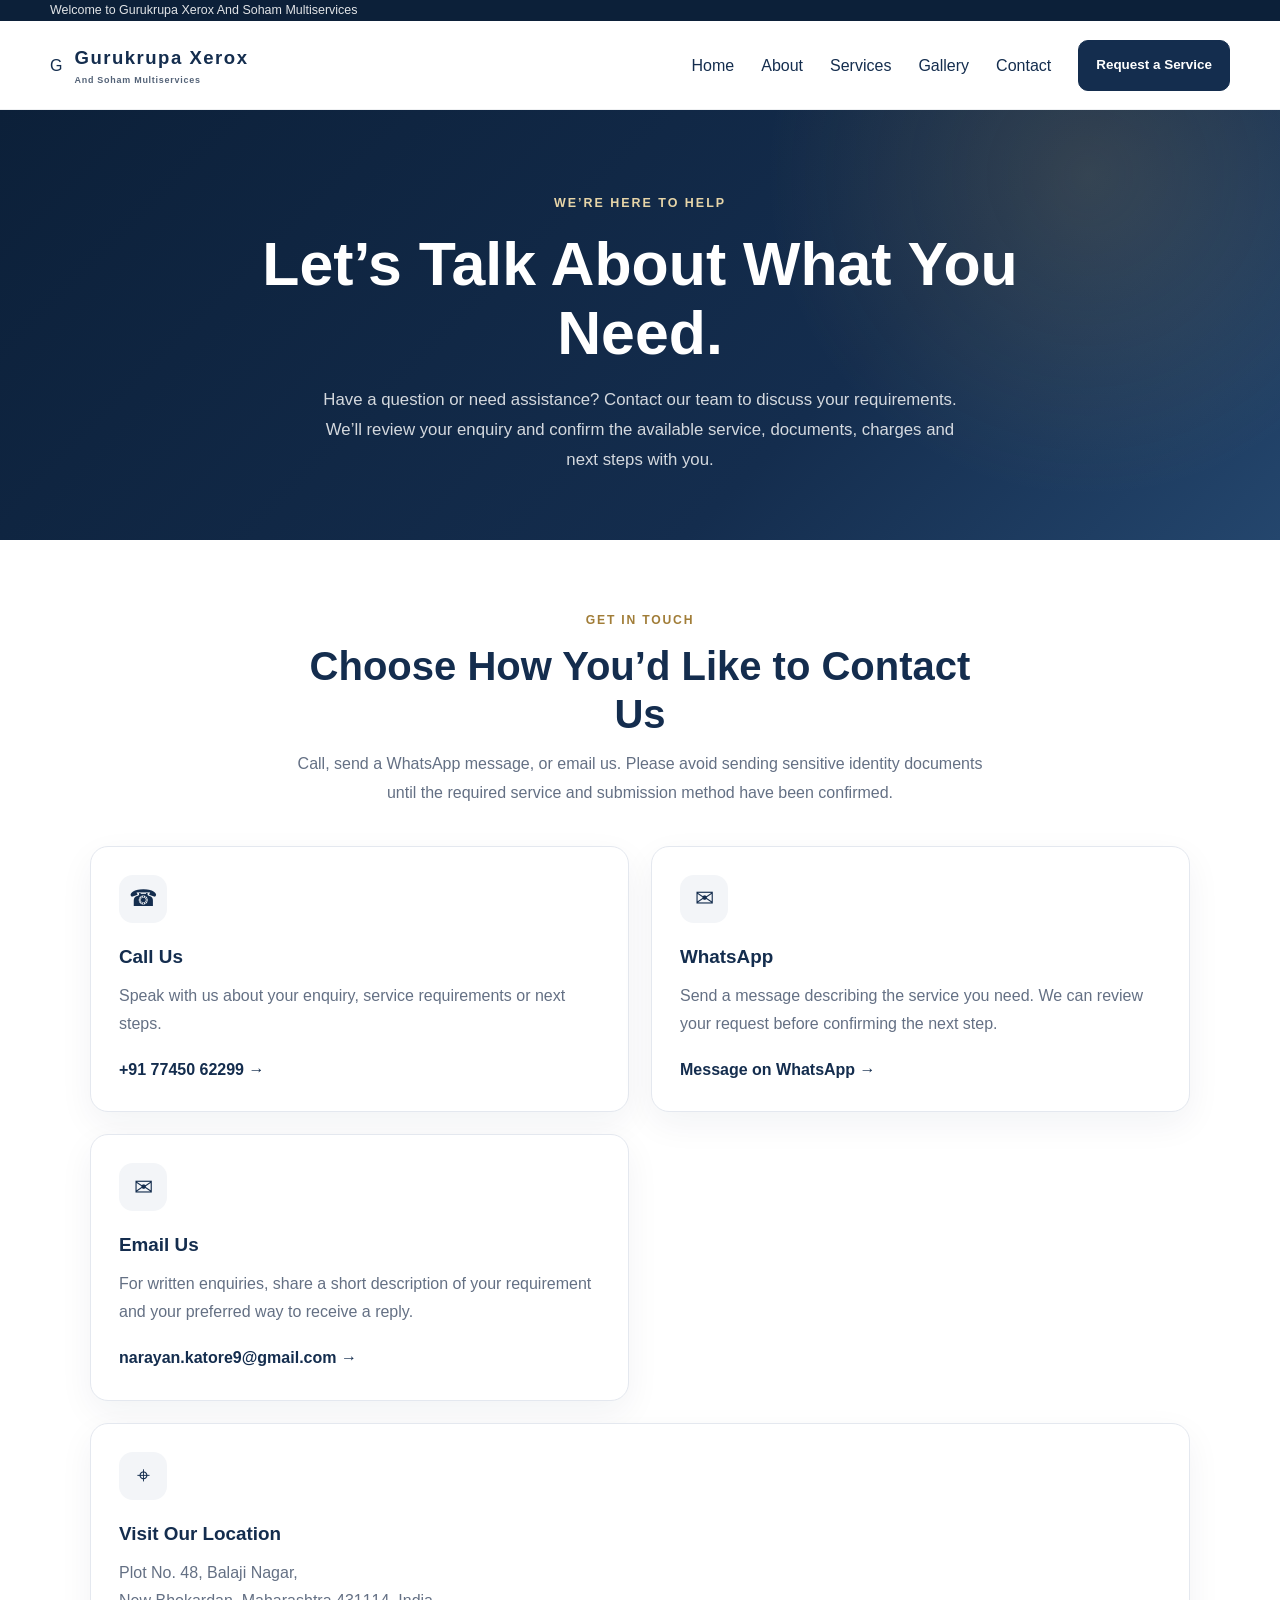
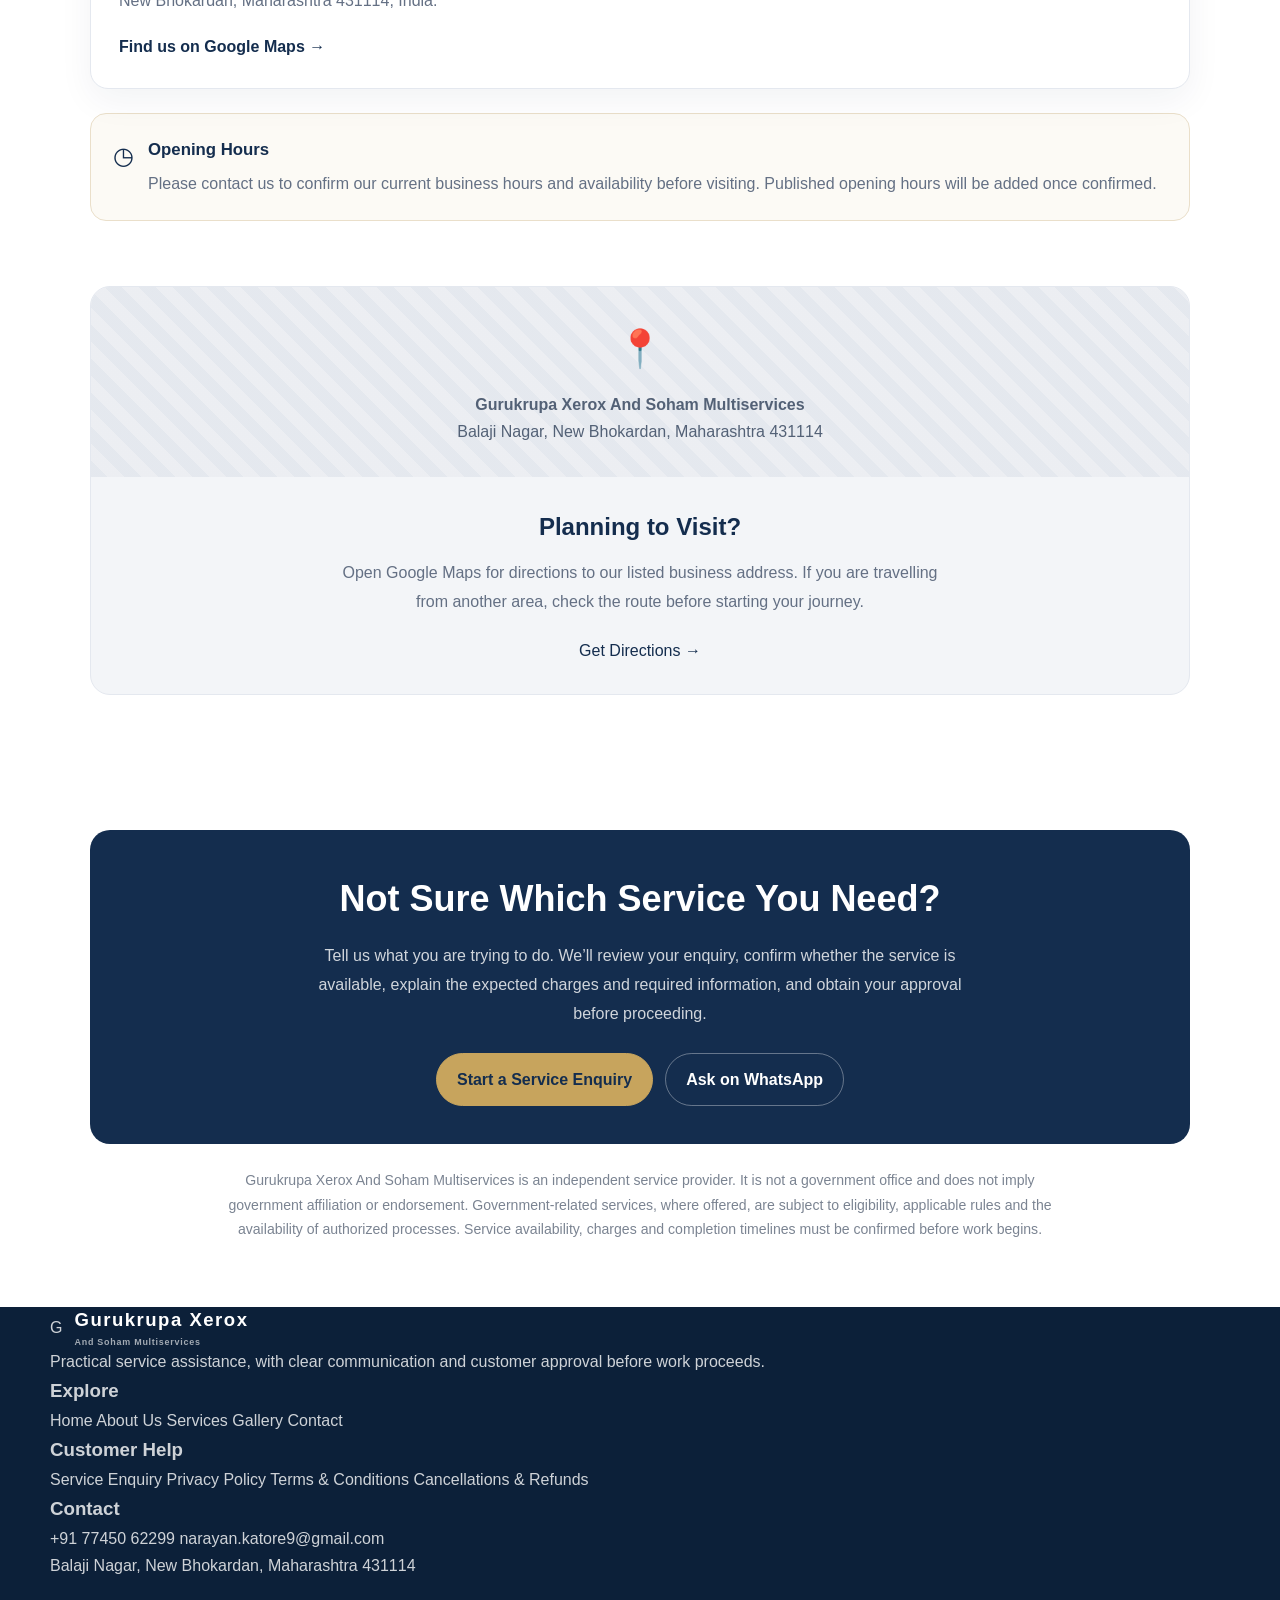
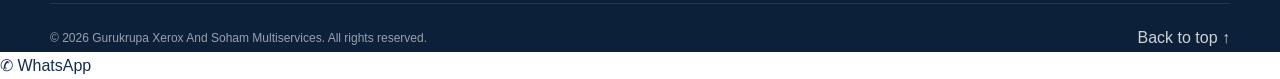
==== contact.html @ 16b6a5b3 "Create contact.html" ====
<!DOCTYPE html>
<html lang="en">
<head>
  <meta charset="UTF-8">
  <meta name="viewport" content="width=device-width, initial-scale=1.0">

  <title>Contact Us | Gurukrupa Xerox And Soham Multiservices</title>
  <meta
    name="description"
    content="Contact Gurukrupa Xerox And Soham Multiservices in New Bhokardan, Maharashtra, for service enquiries, online form assistance, documentation support and more."
  >
  <meta name="theme-color" content="#142d4e">
  <meta name="robots" content="index, follow">

  <link rel="stylesheet" href="style.css">

  <style>
    .contact-page-hero {
      padding: 78px 20px 65px;
      text-align: center;
      color: #fff;
      background:
        radial-gradient(circle at 85% 15%, rgba(199,164,93,.18), transparent 28%),
        linear-gradient(135deg, #0c2039, #142d4e 65%, #24466d);
    }

    .contact-page-hero .eyebrow {
      display: inline-block;
      margin-bottom: 16px;
      color: #e7d5a8;
      font-size: .78rem;
      font-weight: 800;
      letter-spacing: 2px;
      text-transform: uppercase;
    }

    .contact-page-hero h1 {
      max-width: 800px;
      margin: 0 auto 18px;
      font-size: clamp(2.1rem, 5vw, 3.8rem);
      line-height: 1.12;
    }

    .contact-page-hero p {
      max-width: 650px;
      margin: 0 auto;
      color: rgba(255,255,255,.82);
      font-size: 1.05rem;
      line-height: 1.8;
    }

    .contact-page-section {
      padding: 65px 20px;
    }

    .contact-page-container {
      width: min(1100px, 100%);
      margin: 0 auto;
    }

    .contact-section-heading {
      max-width: 700px;
      margin: 0 auto 38px;
      text-align: center;
    }

    .contact-section-heading .eyebrow {
      color: #a17d38;
      font-size: .76rem;
      font-weight: 800;
      letter-spacing: 1.8px;
      text-transform: uppercase;
    }

    .contact-section-heading h2 {
      margin: 10px 0 12px;
      color: #142d4e;
      font-size: clamp(1.8rem, 4vw, 2.5rem);
      line-height: 1.2;
    }

    .contact-section-heading p {
      color: #647084;
      line-height: 1.8;
    }

    .contact-details-grid {
      display: grid;
      grid-template-columns: repeat(2, minmax(0, 1fr));
      gap: 22px;
    }

    .contact-detail-card {
      padding: 28px;
      border: 1px solid #e4e8ef;
      border-radius: 18px;
      background: #fff;
      box-shadow: 0 12px 35px rgba(20,45,78,.055);
    }

    .contact-detail-icon {
      display: grid;
      width: 48px;
      height: 48px;
      margin-bottom: 18px;
      place-items: center;
      border-radius: 14px;
      background: #f3f5f8;
      color: #142d4e;
      font-size: 1.45rem;
    }

    .contact-detail-card h3 {
      margin: 0 0 9px;
      color: #142d4e;
      font-size: 1.18rem;
    }

    .contact-detail-card p {
      margin: 0 0 16px;
      color: #647084;
      line-height: 1.75;
      overflow-wrap: anywhere;
    }

    .contact-detail-card a {
      color: #142d4e;
      font-weight: 750;
      text-decoration: none;
      overflow-wrap: anywhere;
    }

    .contact-detail-card a:hover {
      color: #94702f;
      text-decoration: underline;
    }

    .contact-action-link {
      display: inline-flex;
      align-items: center;
      gap: 8px;
      margin-top: 2px;
    }

    .contact-address-card {
      grid-column: 1 / -1;
    }

    .contact-hours-note {
      display: flex;
      gap: 14px;
      align-items: flex-start;
      margin-top: 24px;
      padding: 22px;
      border: 1px solid #eadfca;
      border-radius: 16px;
      background: #fcfaf5;
    }

    .contact-hours-note .hours-icon {
      font-size: 1.5rem;
    }

    .contact-hours-note h3 {
      margin: 0 0 6px;
      color: #142d4e;
      font-size: 1.05rem;
    }

    .contact-hours-note p {
      margin: 0;
      color: #647084;
      line-height: 1.7;
    }

    .contact-map-section {
      padding: 0 20px 70px;
    }

    .contact-map-panel {
      overflow: hidden;
      border: 1px solid #e4e8ef;
      border-radius: 20px;
      background: #f3f5f8;
    }

    .contact-map-content {
      padding: 30px;
      text-align: center;
    }

    .contact-map-content h2 {
      margin: 0 0 12px;
      color: #142d4e;
    }

    .contact-map-content p {
      max-width: 620px;
      margin: 0 auto 20px;
      color: #647084;
      line-height: 1.8;
    }

    .contact-map-placeholder {
      display: grid;
      min-height: 190px;
      padding: 25px;
      place-items: center;
      background:
        linear-gradient(rgba(20,45,78,.04), rgba(20,45,78,.04)),
        repeating-linear-gradient(
          45deg,
          #edf0f5,
          #edf0f5 12px,
          #f5f6f9 12px,
          #f5f6f9 24px
        );
      text-align: center;
    }

    .contact-map-placeholder .map-pin {
      margin-bottom: 10px;
      font-size: 2.3rem;
    }

    .contact-map-placeholder p {
      max-width: 450px;
      margin: 0;
      color: #536176;
      line-height: 1.7;
    }

    .contact-review-panel {
      padding: 38px;
      border-radius: 20px;
      background: #142d4e;
      color: #fff;
      text-align: center;
    }

    .contact-review-panel h2 {
      margin: 0 0 13px;
      font-size: clamp(1.6rem, 4vw, 2.25rem);
    }

    .contact-review-panel p {
      max-width: 680px;
      margin: 0 auto 24px;
      color: rgba(255,255,255,.8);
      line-height: 1.8;
    }

    .contact-review-actions {
      display: flex;
      flex-wrap: wrap;
      justify-content: center;
      gap: 12px;
    }

    .contact-review-actions a {
      display: inline-flex;
      justify-content: center;
      align-items: center;
      min-height: 48px;
      padding: 12px 20px;
      border: 1px solid #c7a45d;
      border-radius: 999px;
      background: #c7a45d;
      color: #142d4e;
      font-weight: 800;
      text-decoration: none;
      transition: transform .2s ease, background .2s ease;
    }

    .contact-review-actions a:hover {
      transform: translateY(-2px);
      background: #e7d5a8;
    }

    .contact-review-actions a.secondary {
      background: transparent;
      color: #fff;
      border-color: rgba(255,255,255,.35);
    }

    .contact-review-actions a.secondary:hover {
      background: rgba(255,255,255,.09);
    }

    .contact-disclaimer {
      margin: 24px auto 0;
      max-width: 850px;
      color: #7b8492;
      font-size: .88rem;
      line-height: 1.75;
      text-align: center;
    }

    @media (max-width: 680px) {
      .contact-page-hero {
        padding: 58px 20px 48px;
      }

      .contact-page-section {
        padding: 48px 18px;
      }

      .contact-details-grid {
        grid-template-columns: 1fr;
        gap: 16px;
      }

      .contact-address-card {
        grid-column: auto;
      }

      .contact-detail-card {
        padding: 23px;
      }

      .contact-map-section {
        padding: 0 18px 48px;
      }

      .contact-map-content {
        padding: 24px 18px;
      }

      .contact-review-panel {
        padding: 28px 20px;
      }

      .contact-review-actions {
        flex-direction: column;
      }

      .contact-review-actions a {
        width: 100%;
      }
    }

    @media (prefers-reduced-motion: reduce) {
      .contact-review-actions a {
        transition: none;
      }
    }
  </style>
</head>

<body id="top">

  <!-- Announcement bar -->
  <div class="announcement-bar">
    <div class="container">
      <p>Welcome to Gurukrupa Xerox And Soham Multiservices</p>
    </div>
  </div>

  <!-- Header -->
  <header class="site-header">
    <div class="container header-inner">

      <a class="brand" href="index.html" aria-label="Gurukrupa Xerox And Soham Multiservices home">
        <span class="brand-mark" aria-hidden="true">G</span>
        <span class="brand-copy">
          <span class="brand-name">Gurukrupa Xerox</span>
          <span class="brand-subtitle">And Soham Multiservices</span>
        </span>
      </a>

      <button
        class="menu-toggle"
        id="menuToggle"
        type="button"
        aria-label="Open navigation menu"
        aria-controls="mainNavigation"
        aria-expanded="false"
      >
        <span></span>
        <span></span>
        <span></span>
      </button>

      <nav class="main-navigation" id="mainNavigation" aria-label="Main navigation">
        <a href="index.html">Home</a>
        <a href="about.html">About</a>
        <a href="services.html">Services</a>
        <a href="gallery.html">Gallery</a>
        <a class="active" href="contact.html" aria-current="page">Contact</a>
        <a class="btn btn-primary nav-cta" href="service-request.html">Request a Service</a>
      </nav>

    </div>
  </header>

  <main>

    <!-- Page introduction -->
    <section class="contact-page-hero">
      <span class="eyebrow">We’re Here to Help</span>
      <h1>Let’s Talk About What You Need.</h1>
      <p>
        Have a question or need assistance? Contact our team to discuss your
        requirements. We’ll review your enquiry and confirm the available
        service, documents, charges and next steps with you.
      </p>
    </section>

    <!-- Contact details -->
    <section class="contact-page-section" id="contact-details">
      <div class="contact-page-container">

        <div class="contact-section-heading">
          <span class="eyebrow">Get in Touch</span>
          <h2>Choose How You’d Like to Contact Us</h2>
          <p>
            Call, send a WhatsApp message, or email us. Please avoid sending
            sensitive identity documents until the required service and
            submission method have been confirmed.
          </p>
        </div>

        <div class="contact-details-grid">

          <!-- Phone -->
          <article class="contact-detail-card">
            <div class="contact-detail-icon" aria-hidden="true">☎</div>
            <h3>Call Us</h3>
            <p>
              Speak with us about your enquiry, service requirements or
              next steps.
            </p>
            <a class="contact-action-link" href="tel:+917745062299">
              +91 77450 62299 →
            </a>
          </article>

          <!-- WhatsApp -->
          <article class="contact-detail-card">
            <div class="contact-detail-icon" aria-hidden="true">✉</div>
            <h3>WhatsApp</h3>
            <p>
              Send a message describing the service you need. We can review
              your request before confirming the next step.
            </p>
            <a
              class="contact-action-link"
              href="https://wa.me/917745062299?text=Hello%2C%20I%20would%20like%20to%20enquire%20about%20your%20services."
              target="_blank"
              rel="noopener noreferrer"
            >
              Message on WhatsApp →
            </a>
          </article>

          <!-- Email -->
          <article class="contact-detail-card">
            <div class="contact-detail-icon" aria-hidden="true">✉</div>
            <h3>Email Us</h3>
            <p>
              For written enquiries, share a short description of your
              requirement and your preferred way to receive a reply.
            </p>
            <a
              class="contact-action-link"
              href="mailto:narayan.katore9@gmail.com?subject=Service%20Enquiry"
            >
              narayan.katore9@gmail.com →
            </a>
          </article>

          <!-- Address -->
          <article class="contact-detail-card contact-address-card">
            <div class="contact-detail-icon" aria-hidden="true">⌖</div>
            <h3>Visit Our Location</h3>
            <p>
              Plot No. 48, Balaji Nagar,<br>
              New Bhokardan, Maharashtra 431114, India.
            </p>
            <a
              class="contact-action-link"
              href="https://www.google.com/maps/search/?api=1&query=Plot+No.+48%2C+Balaji+Nagar%2C+New+Bhokardan%2C+Maharashtra+431114"
              target="_blank"
              rel="noopener noreferrer"
            >
              Find us on Google Maps →
            </a>
          </article>

        </div>

        <!-- Opening hours placeholder -->
        <div class="contact-hours-note">
          <span class="hours-icon" aria-hidden="true">◷</span>
          <div>
            <h3>Opening Hours</h3>
            <p>
              Please contact us to confirm our current business hours and
              availability before visiting. Published opening hours will be
              added once confirmed.
            </p>
          </div>
        </div>

      </div>
    </section>

    <!-- Map directions -->
    <section class="contact-map-section" aria-labelledby="map-heading">
      <div class="contact-page-container">
        <div class="contact-map-panel">

          <div class="contact-map-placeholder">
            <div>
              <div class="map-pin" aria-hidden="true">📍</div>
              <p>
                <strong>Gurukrupa Xerox And Soham Multiservices</strong><br>
                Balaji Nagar, New Bhokardan, Maharashtra 431114
              </p>
            </div>
          </div>

          <div class="contact-map-content">
            <h2 id="map-heading">Planning to Visit?</h2>
            <p>
              Open Google Maps for directions to our listed business address.
              If you are travelling from another area, check the route before
              starting your journey.
            </p>
            <a
              class="btn btn-primary"
              href="https://www.google.com/maps/search/?api=1&query=Plot+No.+48%2C+Balaji+Nagar%2C+New+Bhokardan%2C+Maharashtra+431114"
              target="_blank"
              rel="noopener noreferrer"
            >
              Get Directions →
            </a>
          </div>

        </div>
      </div>
    </section>

    <!-- Review-first service workflow -->
    <section class="contact-page-section">
      <div class="contact-page-container">

        <div class="contact-review-panel">
          <h2>Not Sure Which Service You Need?</h2>
          <p>
            Tell us what you are trying to do. We’ll review your enquiry,
            confirm whether the service is available, explain the expected
            charges and required information, and obtain your approval
            before proceeding.
          </p>

          <div class="contact-review-actions">
            <a href="service-request.html">Start a Service Enquiry</a>
            <a
              class="secondary"
              href="https://wa.me/917745062299?text=Hello%2C%20I%20need%20help%20understanding%20which%20service%20I%20require."
              target="_blank"
              rel="noopener noreferrer"
            >
              Ask on WhatsApp
            </a>
          </div>
        </div>

        <p class="contact-disclaimer">
          Gurukrupa Xerox And Soham Multiservices is an independent service
          provider. It is not a government office and does not imply government
          affiliation or endorsement. Government-related services, where
          offered, are subject to eligibility, applicable rules and the
          availability of authorized processes. Service availability, charges
          and completion timelines must be confirmed before work begins.
        </p>

      </div>
    </section>

  </main>

  <!-- Footer -->
  <footer class="site-footer">
    <div class="container footer-grid">

      <div class="footer-brand">
        <a class="brand footer-logo" href="index.html">
          <span class="brand-mark" aria-hidden="true">G</span>
          <span class="brand-copy">
            <span class="brand-name">Gurukrupa Xerox</span>
            <span class="brand-subtitle">And Soham Multiservices</span>
          </span>
        </a>
        <p>
          Practical service assistance, with clear communication and
          customer approval before work proceeds.
        </p>
      </div>

      <div class="footer-links">
        <h3>Explore</h3>
        <a href="index.html">Home</a>
        <a href="about.html">About Us</a>
        <a href="services.html">Services</a>
        <a href="gallery.html">Gallery</a>
        <a href="contact.html">Contact</a>
      </div>

      <div class="footer-links">
        <h3>Customer Help</h3>
        <a href="service-request.html">Service Enquiry</a>
        <a href="privacy.html">Privacy Policy</a>
        <a href="terms.html">Terms & Conditions</a>
        <a href="cancellation-refunds.html">Cancellations & Refunds</a>
      </div>

      <div class="footer-contact">
        <h3>Contact</h3>
        <a href="tel:+917745062299">+91 77450 62299</a>
        <a href="mailto:narayan.katore9@gmail.com">
          narayan.katore9@gmail.com
        </a>
        <p>Balaji Nagar, New Bhokardan, Maharashtra 431114</p>
      </div>

    </div>

    <div class="container footer-bottom">
      <p>
        © <span id="currentYear"></span>
        Gurukrupa Xerox And Soham Multiservices. All rights reserved.
      </p>
      <a href="#top">Back to top ↑</a>
    </div>
  </footer>

  <!-- Floating WhatsApp button -->
  <a
    class="whatsapp-float"
    href="https://wa.me/917745062299?text=Hello%2C%20I%20would%20like%20to%20enquire%20about%20your%20services."
    target="_blank"
    rel="noopener noreferrer"
    aria-label="Contact us on WhatsApp"
  >
    <span aria-hidden="true">✆</span>
    <span>WhatsApp</span>
  </a>

  <script src="script.js"></script>
</body>
</html>
---- style.css ----
/* =========================================================
   GURUKRUPA XEROX AND SOHAM MULTISERVICES
   Main Stylesheet
   Theme: Premium Navy / White / Muted Gold
========================================================= */

/* =========================
   1. DESIGN TOKENS
========================= */

:root {
  --navy: #142d4e;
  --navy-dark: #0c2039;
  --navy-light: #24466d;
  --gold: #c7a45d;
  --gold-light: #e7d5a8;
  --white: #ffffff;
  --grey-50: #f8fafc;
  --grey-100: #f3f5f8;
  --grey-200: #e4e9f0;
  --grey-300: #d2dbe6;
  --grey-500: #718096;
  --grey-600: #536277;
  --grey-700: #344357;
  --green: #188b60;
  --blue: #477bc4;
  --purple: #7c63b7;

  --font-main: "Inter", "Segoe UI", Arial, sans-serif;

  --radius-sm: 10px;
  --radius-md: 16px;
  --radius-lg: 24px;
  --radius-xl: 32px;

  --shadow-sm: 0 5px 18px rgba(20, 45, 78, 0.06);
  --shadow-md: 0 14px 40px rgba(20, 45, 78, 0.10);
  --shadow-lg: 0 24px 65px rgba(20, 45, 78, 0.14);

  --container-width: 1180px;
  --transition: 220ms ease;
}


/* =========================
   2. RESET & BASE
========================= */

* {
  box-sizing: border-box;
  margin: 0;
  padding: 0;
}

html {
  scroll-behavior: smooth;
  scroll-padding-top: 100px;
}

body {
  font-family: var(--font-main);
  color: var(--navy);
  background: var(--white);
  font-size: 16px;
  line-height: 1.7;
  -webkit-font-smoothing: antialiased;
  overflow-x: hidden;
}

body,
button,
input,
textarea,
select {
  font-family: var(--font-main);
}

img,
svg {
  max-width: 100%;
  height: auto;
}

a {
  color: inherit;
  text-decoration: none;
}

button {
  font: inherit;
}

button,
a {
  -webkit-tap-highlight-color: transparent;
}

button:focus-visible,
a:focus-visible,
summary:focus-visible {
  outline: 3px solid var(--gold);
  outline-offset: 4px;
}

::selection {
  color: var(--white);
  background: var(--navy);
}

.container {
  width: min(var(--container-width), calc(100% - 48px));
  margin-inline: auto;
}

.section {
  padding: 108px 0;
}

.text-accent {
  color: var(--gold);
}

.section-eyebrow,
.eyebrow {
  display: inline-flex;
  align-items: center;
  gap: 10px;
  color: var(--gold);
  font-size: 0.76rem;
  font-weight: 800;
  letter-spacing: 2px;
  text-transform: uppercase;
}

.section h2,
.section-heading h2,
.faq-intro h2 {
  margin-top: 14px;
  font-size: clamp(2rem, 4vw, 3.1rem);
  line-height: 1.18;
  letter-spacing: -1.4px;
  font-weight: 800;
}

.section-heading p,
.about-content > p,
.why-content > p,
.faq-intro > p {
  color: var(--grey-600);
  font-size: 0.98rem;
}

.skip-link {
  position: fixed;
  z-index: 9999;
  top: 10px;
  left: 10px;
  padding: 12px 18px;
  color: var(--white);
  background: var(--navy);
  border-radius: var(--radius-sm);
  transform: translateY(-160%);
}

.skip-link:focus {
  transform: translateY(0);
}


/* =========================
   3. ANNOUNCEMENT BAR
========================= */

.announcement-bar {
  color: rgba(255, 255, 255, 0.88);
  background: var(--navy-dark);
  font-size: 0.78rem;
}

.announcement-inner {
  min-height: 40px;
  display: flex;
  align-items: center;
  justify-content: space-between;
  gap: 20px;
}

.announcement-inner p,
.announcement-inner a {
  display: inline-flex;
  align-items: center;
  gap: 9px;
}

.announcement-inner i {
  color: var(--gold);
}

.announcement-inner a {
  transition: color var(--transition);
}

.announcement-inner a:hover {
  color: var(--gold-light);
}


/* =========================
   4. HEADER & BRAND
========================= */

.site-header {
  position: sticky;
  z-index: 1000;
  top: 0;
  background: rgba(255, 255, 255, 0.96);
  border-bottom: 1px solid rgba(20, 45, 78, 0.07);
  backdrop-filter: blur(18px);
}

.header-inner {
  min-height: 88px;
  display: flex;
  align-items: center;
  justify-content: space-between;
  gap: 28px;
}

.brand {
  display: inline-flex;
  align-items: center;
  gap: 12px;
  flex-shrink: 0;
}

.brand-symbol {
  width: 46px;
  height: 46px;
  display: grid;
  place-items: center;
  color: var(--navy);
  background: linear-gradient(145deg, var(--gold-light), var(--gold));
  border-radius: 14px 14px 14px 5px;
  font-size: 1.3rem;
  box-shadow: 0 5px 14px rgba(199, 164, 93, 0.2);
}

.brand-copy {
  display: flex;
  flex-direction: column;
  line-height: 1.35;
}

.brand-name {
  font-size: 1.16rem;
  font-weight: 900;
  letter-spacing: 1.5px;
}

.brand-subtitle {
  margin-top: 4px;
  color: var(--grey-600);
  font-size: 0.56rem;
  font-weight: 800;
  letter-spacing: 0.75px;
}

.main-navigation {
  display: flex;
  align-items: center;
  gap: 27px;
}

.nav-link {
  position: relative;
  color: var(--grey-700);
  font-size: 0.87rem;
  font-weight: 650;
  transition: color var(--transition);
}

.nav-link::after {
  position: absolute;
  right: 0;
  bottom: -8px;
  left: 0;
  height: 2px;
  background: var(--gold);
  content: "";
  transform: scaleX(0);
  transform-origin: left;
  transition: transform var(--transition);
}

.nav-link:hover,
.nav-link.active {
  color: var(--navy);
}

.nav-link:hover::after,
.nav-link.active::after {
  transform: scaleX(1);
}

.nav-cta {
  display: inline-flex;
  align-items: center;
  justify-content: center;
  gap: 10px;
  padding: 13px 17px;
  color: var(--white);
  background: var(--navy);
  border: 1px solid var(--navy);
  border-radius: var(--radius-sm);
  font-size: 0.84rem;
  font-weight: 750;
  transition:
    background var(--transition),
    color var(--transition),
    transform var(--transition);
}

.nav-cta:hover {
  color: var(--navy);
  background: var(--gold-light);
  border-color: var(--gold-light);
  transform: translateY(-2px);
}

.menu-toggle {
  display: none;
  width: 44px;
  height: 44px;
  place-items: center;
  color: var(--navy);
  background: var(--grey-100);
  border: 0;
  border-radius: 10px;
  font-size: 1.6rem;
  cursor: pointer;
}


/* =========================
   5. BUTTONS
========================= */

.button {
  min-height: 50px;
  display: inline-flex;
  align-items: center;
  justify-content: center;
  gap: 11px;
  padding: 13px 22px;
  border: 1px solid transparent;
  border-radius: var(--radius-sm);
  font-size: 0.88rem;
  font-weight: 750;
  line-height: 1.3;
  text-align: center;
  cursor: pointer;
  transition:
    color var(--transition),
    background var(--transition),
    border-color var(--transition),
    box-shadow var(--transition),
    transform var(--transition);
}

.button:hover {
  transform: translateY(-3px);
}

.button-primary {
  color: var(--white);
  background: var(--navy);
  border-color: var(--navy);
  box-shadow: 0 8px 20px rgba(20, 45, 78, 0.12);
}

.button-primary:hover {
  background: var(--navy-light);
  box-shadow: 0 12px 24px rgba(20, 45, 78, 0.18);
}

.button-secondary {
  color: var(--navy);
  background: var(--white);
  border-color: var(--grey-200);
}

.button-secondary:hover,
.button-outline:hover {
  color: var(--navy);
  background: var(--gold-light);
  border-color: var(--gold-light);
}

.button-outline {
  color: var(--navy);
  background: transparent;
  border-color: var(--grey-300);
}

.button-light {
  color: var(--navy);
  background: var(--white);
  border-color: var(--white);
}

.button-light:hover {
  background: var(--gold-light);
  border-color: var(--gold-light);
}

.button-ghost-light {
  color: var(--white);
  background: transparent;
  border-color: rgba(255, 255, 255, 0.38);
}

.button-ghost-light:hover {
  color: var(--navy);
  background: var(--white);
}


/* =========================
   6. HERO SECTION
========================= */

.hero-section {
  position: relative;
  overflow: hidden;
  padding: 94px 0 104px;
  background:
    radial-gradient(
      ellipse at 82% 15%,
      rgba(199, 164, 93, 0.11),
      transparent 35%
    ),
    linear-gradient(180deg, #ffffff 0%, #f8fafc 100%);
}

.hero-grid {
  display: grid;
  grid-template-columns: 1.03fr 0.97fr;
  align-items: center;
  gap: 64px;
}

.hero-content {
  position: relative;
  z-index: 2;
}

.eyebrow {
  color: var(--navy-light);
  letter-spacing: 1.6px;
}

.eyebrow-dot,
.status-indicator {
  width: 8px;
  height: 8px;
  display: inline-block;
  flex-shrink: 0;
  background: var(--gold);
  border-radius: 50%;
}

.hero-content h1 {
  max-width: 680px;
  margin-top: 23px;
  font-size: clamp(2.8rem, 5vw, 4.65rem);
  font-weight: 850;
  line-height: 1.08;
  letter-spacing: -2.8px;
}

.hero-content h1 .text-accent {
  display: block;
  margin-top: 6px;
}

.hero-description {
  max-width: 550px;
  margin-top: 25px;
  color: var(--grey-600);
  font-size: 1.05rem;
  line-height: 1.9;
}

.hero-actions {
  display: flex;
  flex-wrap: wrap;
  gap: 13px;
  margin-top: 32px;
}

.hero-trust-points {
  display: flex;
  flex-wrap: wrap;
  gap: 24px;
  margin-top: 28px;
}

.trust-point {
  display: flex;
  align-items: center;
  gap: 8px;
  color: var(--grey-600);
  font-size: 0.82rem;
  font-weight: 650;
}

.trust-point i {
  color: var(--green);
}


/* Hero visual */

.hero-visual {
  position: relative;
  min-height: 440px;
  display: flex;
  flex-direction: column;
  justify-content: center;
  gap: 17px;
  padding: 60px 24px 40px 42px;
}

.hero-visual::before {
  position: absolute;
  z-index: 0;
  inset: 35px 0 15px 22px;
  background: linear-gradient(145deg, #eaf0f7, #f7f5ef);
  border: 1px solid rgba(20, 45, 78, 0.05);
  border-radius: 48% 52% 46% 54% / 44% 45% 55% 56%;
  content: "";
}

.hero-orbit {
  position: absolute;
  z-index: 0;
  border: 1px solid rgba(199, 164, 93, 0.5);
  border-radius: 50%;
  pointer-events: none;
}

.hero-orbit-one {
  width: 330px;
  height: 330px;
  top: 30px;
  right: 18px;
}

.hero-orbit-two {
  width: 400px;
  height: 400px;
  top: -5px;
  right: -16px;
  border-color: rgba(20, 45, 78, 0.08);
}

.hero-visual-label {
  position: absolute;
  z-index: 2;
  top: 30px;
  left: 50px;
  display: inline-flex;
  align-items: center;
  gap: 9px;
  padding: 9px 13px;
  color: var(--navy);
  background: var(--white);
  border: 1px solid var(--grey-200);
  border-radius: 999px;
  box-shadow: var(--shadow-sm);
  font-size: 0.62rem;
  font-weight: 800;
  letter-spacing: 1px;
}

.status-indicator {
  background: var(--green);
  box-shadow: 0 0 0 4px rgba(24, 139, 96, 0.1);
}

.service-visual-card {
  position: relative;
  z-index: 1;
  display: flex;
  align-items: center;
  gap: 16px;
  padding: 20px;
  background: rgba(255, 255, 255, 0.96);
  border: 1px solid rgba(20, 45, 78, 0.08);
  border-radius: 18px;
  box-shadow: var(--shadow-md);
  transition: transform var(--transition);
}

.service-visual-card:hover {
  transform: translateY(-4px);
}

.visual-card-main {
  align-self: stretch;
  margin-top: 14px;
}

.visual-card-tax {
  width: 85%;
  align-self: flex-end;
  margin-right: -8px;
}

.visual-card-data {
  width: 77%;
  align-self: flex-start;
  margin-left: 4px;
}

.visual-icon {
  width: 53px;
  height: 53px;
  display: grid;
  place-items: center;
  flex-shrink: 0;
  border-radius: 15px;
  font-size: 1.35rem;
}

.visual-icon-navy {
  color: var(--white);
  background: var(--navy);
}

.visual-icon-gold {
  color: var(--navy);
  background: var(--gold-light);
}

.visual-icon-blue {
  color: var(--blue);
  background: #edf3fc;
}

.visual-card-label {
  display: block;
  margin-bottom: 4px;
  color: var(--grey-500);
  font-size: 0.59rem;
  font-weight: 800;
  letter-spacing: 1px;
}

.service-visual-card h3 {
  color: var(--navy);
  font-size: 0.99rem;
  font-weight: 800;
  line-height: 1.4;
}

.service-visual-card p {
  margin-top: 4px;
  color: var(--grey-500);
  font-size: 0.78rem;
  line-height: 1.5;
}

.visual-arrow {
  margin-left: auto;
  align-self: flex-start;
  color: var(--gold);
}

.hero-decoration {
  position: absolute;
  z-index: 2;
  border-radius: 50%;
  pointer-events: none;
}

.decoration-one {
  width: 18px;
  height: 18px;
  top: 100px;
  right: 28px;
  background: var(--gold);
  box-shadow: 0 0 0 8px rgba(199, 164, 93, 0.13);
}

.decoration-two {
  width: 12px;
  height: 12px;
  bottom: 65px;
  left: 15px;
  background: var(--navy);
  box-shadow: 0 0 0 7px rgba(20, 45, 78, 0.08);
}


/* =========================
   7. SERVICE STRIP
========================= */

.service-strip {
  position: relative;
  z-index: 3;
  background: var(--white);
  border-top: 1px solid var(--grey-200);
  border-bottom: 1px solid var(--grey-200);
}

.service-strip-grid {
  display: grid;
  grid-template-columns: repeat(4, minmax(0, 1fr));
}

.strip-item {
  min-height: 105px;
  display: flex;
  align-items: center;
  gap: 13px;
  padding: 18px;
  border-right: 1px solid var(--grey-200);
  font-size: 0.81rem;
  font-weight: 750;
  line-height: 1.45;
  transition: background var(--transition);
}

.strip-item:first-child {
  border-left: 1px solid var(--grey-200);
}

.strip-item:hover {
  background: var(--grey-50);
}

.strip-icon {
  width: 42px;
  height: 42px;
  display: grid;
  place-items: center;
  flex-shrink: 0;
  color: var(--navy);
  background: var(--grey-100);
  border-radius: 12px;
  font-size: 1.1rem;
  transition:
    color var(--transition),
    background var(--transition);
}

.strip-item:hover .strip-icon {
  color: var(--navy);
  background: var(--gold-light);
}

.strip-arrow {
  margin-left: auto;
  color: var(--gold);
  font-size: 0.85rem;
}


/* =========================
   8. ABOUT PREVIEW
========================= */

.about-grid {
  display: grid;
  grid-template-columns: 0.92fr 1.08fr;
  align-items: center;
  gap: 95px;
}

.about-visual {
  position: relative;
  min-height: 410px;
  display: grid;
  place-items: center;
}

.about-visual-background {
  position: absolute;
  inset: 15px 20px 10px 0;
  background:
    radial-gradient(circle at 20% 25%, #ffffff 0 5px, transparent 6px),
    linear-gradient(145deg, #eaf0f7, #f5f1e8);
  border-radius: 40px 120px 40px 120px;
}

.about-visual-background::after {
  position: absolute;
  inset: 25px;
  border: 1px solid rgba(199, 164, 93, 0.5);
  border-radius: 35px 100px 35px 100px;
  content: "";
}

.about-main-card {
  position: relative;
  z-index: 1;
  width: min(345px, 86%);
  padding: 34px;
  background: var(--white);
  border: 1px solid rgba(20, 45, 78, 0.07);
  border-radius: var(--radius-lg);
  box-shadow: var(--shadow-lg);
}

.about-card-symbol {
  width: 59px;
  height: 59px;
  display: grid;
  place-items: center;
  margin-bottom: 24px;
  color: var(--navy);
  background: var(--gold-light);
  border-radius: 17px;
  font-size: 1.7rem;
}

.about-card-kicker {
  color: var(--grey-500);
  font-size: 0.65rem;
  font-weight: 800;
  letter-spacing: 1.5px;
}

.about-main-card h3 {
  margin-top: 10px;
  font-size: 1.8rem;
  line-height: 1.25;
  letter-spacing: -0.8px;
}

.about-main-card h3 span {
  display: block;
  color: var(--gold);
}

.about-main-card p {
  margin-top: 14px;
  color: var(--grey-600);
  font-size: 0.88rem;
}

.about-floating-icon {
  position: absolute;
  z-index: 2;
  width: 59px;
  height: 59px;
  display: grid;
  place-items: center;
  color: var(--navy);
  background: var(--white);
  border: 1px solid var(--grey-200);
  border-radius: 18px;
  box-shadow: var(--shadow-md);
  font-size: 1.4rem;
}

.floating-icon-one {
  top: 40px;
  right: 22px;
}

.floating-icon-two {
  bottom: 32px;
  left: 5px;
  color: var(--green);
}

.about-content h2 {
  max-width: 550px;
}

.about-content > p {
  margin-top: 20px;
  line-height: 1.9;
}

.about-feature-list {
  display: grid;
  gap: 14px;
  margin-top: 25px;
}

.about-feature {
  display: flex;
  align-items: flex-start;
  gap: 12px;
  color: var(--grey-700);
  font-size: 0.89rem;
  font-weight: 650;
}

.about-feature i {
  margin-top: 4px;
  color: var(--green);
  font-size: 1.05rem;
}

.text-link {
  display: inline-flex;
  align-items: center;
  gap: 10px;
  margin-top: 28px;
  color: var(--navy);
  font-size: 0.88rem;
  font-weight: 800;
  transition: color var(--transition);
}

.text-link i {
  color: var(--gold);
  transition: transform var(--transition);
}

.text-link:hover {
  color: var(--gold);
}

.text-link:hover i {
  transform: translateX(5px);
}


/* =========================
   9. SERVICES SECTION
========================= */

.services-section {
  background: var(--grey-50);
}

.section-heading {
  display: flex;
  align-items: flex-end;
  justify-content: space-between;
  gap: 35px;
  margin-bottom: 44px;
}

.section-heading > div {
  max-width: 700px;
}

.section-heading h2 {
  max-width: 700px;
}

.section-heading p {
  max-width: 650px;
  margin-top: 17px;
  line-height: 1.8;
}

.section-heading > .button {
  flex-shrink: 0;
  margin-bottom: 4px;
}

.services-grid {
  display: grid;
  grid-template-columns: repeat(3, minmax(0, 1fr));
  gap: 22px;
}

.service-card {
  position: relative;
  display: flex;
  flex-direction: column;
  min-height: 325px;
  padding: 27px;
  background: var(--white);
  border: 1px solid var(--grey-200);
  border-radius: var(--radius-md);
  box-shadow: 0 3px 12px rgba(20, 45, 78, 0.025);
  transition:
    border-color var(--transition),
    box-shadow var(--transition),
    transform var(--transition);
}

.service-card::before {
  position: absolute;
  top: -1px;
  right: 22px;
  left: 22px;
  height: 3px;
  background: var(--gold);
  border-radius: 0 0 4px 4px;
  content: "";
  transform: scaleX(0);
  transition: transform var(--transition);
}

.service-card:hover {
  border-color: rgba(199, 164, 93, 0.65);
  box-shadow: var(--shadow-md);
  transform: translateY(-6px);
}

.service-card:hover::before {
  transform: scaleX(1);
}

.service-card-top {
  display: flex;
  align-items: center;
  justify-content: space-between;
}

.service-icon {
  width: 57px;
  height: 57px;
  display: grid;
  place-items: center;
  border-radius: 16px;
  font-size: 1.45rem;
}

.service-icon-navy {
  color: var(--navy);
  background: #eaf0f7;
}

.service-icon-gold {
  color: #7c5a15;
  background: #f8f0dc;
}

.service-icon-blue {
  color: var(--blue);
  background: #edf3fc;
}

.service-icon-purple {
  color: var(--purple);
  background: #f0ecf9;
}

.service-icon-green {
  color: var(--green);
  background: #e8f5ef;
}

.service-icon-grey {
  color: var(--navy);
  background: var(--grey-100);
}

.service-number {
  color: #c7cfda;
  font-size: 1.1rem;
  font-weight: 850;
  letter-spacing: 1px;
}

.service-card h3 {
  margin-top: 24px;
  font-size: 1.13rem;
  font-weight: 800;
  line-height: 1.4;
}

.service-card > p {
  margin-top: 12px;
  color: var(--grey-600);
  font-size: 0.87rem;
  line-height: 1.8;
}

.service-link {
  display: inline-flex;
  align-items: center;
  justify-content: space-between;
  gap: 10px;
  margin-top: auto;
  padding-top: 22px;
  color: var(--navy);
  font-size: 0.78rem;
  font-weight: 800;
}

.service-link i {
  flex-shrink: 0;
  color: var(--gold);
  transition: transform var(--transition);
}

.service-link:hover i {
  transform: translate(3px, -3px);
}

.services-note {
  display: flex;
  align-items: flex-start;
  gap: 14px;
  margin-top: 28px;
  padding: 20px 22px;
  background: #f2f5f9;
  border: 1px solid var(--grey-200);
  border-radius: var(--radius-sm);
}

.services-note > i {
  margin-top: 4px;
  color: var(--navy-light);
  font-size: 1.1rem;
}

.services-note p {
  color: var(--grey-600);
  font-size: 0.84rem;
  line-height: 1.8;
}

.services-note strong {
  color: var(--navy);
}


/* =========================
   10. HOW IT WORKS
========================= */

.process-section {
  background: var(--white);
}

.section-heading-centered {
  display: flex;
  flex-direction: column;
  align-items: center;
  text-align: center;
}

.section-heading-centered h2 {
  max-width: 750px;
}

.section-heading-centered p {
  max-width: 650px;
}

.process-grid {
  position: relative;
  display: grid;
  grid-template-columns: repeat(4, minmax(0, 1fr));
  gap: 24px;
  margin-top: 58px;
}

.process-grid::before {
  position: absolute;
  top: 32px;
  right: 12%;
  left: 12%;
  border-top: 1px dashed var(--grey-300);
  content: "";
}

.process-step {
  position: relative;
  z-index: 1;
  text-align: center;
}

.process-step-icon {
  position: relative;
  width: 65px;
  height: 65px;
  display: grid;
  place-items: center;
  margin: 0 auto;
  color: var(--navy);
  background: var(--white);
  border: 1px solid var(--grey-200);
  border-radius: 20px;
  box-shadow: var(--shadow-sm);
  font-size: 1.55rem;
}

.process-step-icon span {
  position: absolute;
  top: -9px;
  right: -10px;
  width: 25px;
  height: 25px;
  display: grid;
  place-items: center;
  color: var(--navy);
  background: var(--gold-light);
  border: 2px solid var(--white);
  border-radius: 50%;
  font-size: 0.65rem;
  font-weight: 850;
}

.process-step h3 {
  margin-top: 24px;
  font-size: 1rem;
  font-weight: 800;
}

.process-step p {
  max-width: 230px;
  margin: 10px auto 0;
  color: var(--grey-600);
  font-size: 0.84rem;
  line-height: 1.8;
}

.process-action {
  display: flex;
  justify-content: center;
  margin-top: 48px;
}


/* =========================
   11. WHY CHOOSE US
========================= */

.why-section {
  background: var(--grey-50);
}

.why-grid {
  display: grid;
  grid-template-columns: 0.85fr 1.15fr;
  align-items: center;
  gap: 75px;
}

.why-content h2 {
  max-width: 520px;
}

.why-content > p {
  margin-top: 21px;
  line-height: 1.9;
}

.why-features {
  display: grid;
  grid-template-columns: repeat(2, minmax(0, 1fr));
  gap: 17px;
}

.why-feature-card {
  display: flex;
  align-items: flex-start;
  gap: 14px;
  padding: 22px;
  background: var(--white);
  border: 1px solid var(--grey-200);
  border-radius: var(--radius-md);
  transition:
    border-color var(--transition),
    box-shadow var(--transition),
    transform var(--transition);
}

.why-feature-card:hover {
  border-color: var(--gold-light);
  box-shadow: var(--shadow-sm);
  transform: translateY(-3px);
}

.why-feature-icon {
  width: 43px;
  height: 43px;
  display: grid;
  place-items: center;
  flex-shrink: 0;
  color: var(--navy);
  background: var(--gold-light);
  border-radius: 12px;
  font-size: 1.15rem;
}

.why-feature-card h3 {
  font-size: 0.91rem;
  font-weight: 800;
  line-height: 1.45;
}

.why-feature-card p {
  margin-top: 8px;
  color: var(--grey-600);
  font-size: 0.79rem;
  line-height: 1.75;
}


/* =========================
   12. REQUEST CTA
========================= */

.request-cta-section {
  padding: 30px 0 100px;
  background: var(--grey-50);
}

.request-cta {
  position: relative;
  overflow: hidden;
  display: grid;
  grid-template-columns: 1.25fr 0.75fr;
  align-items: center;
  min-height: 350px;
  padding: 58px 65px;
  color: var(--white);
  background:
    radial-gradient(
      circle at 90% 15%,
      rgba(199, 164, 93, 0.22),
      transparent 32%
    ),
    linear-gradient(125deg, var(--navy-dark), var(--navy-light));
  border-radius: var(--radius-xl);
}

.request-cta-decoration {
  position: absolute;
  right: 35%;
  bottom: -160px;
  width: 300px;
  height: 300px;
  border: 1px solid rgba(255, 255, 255, 0.1);
  border-radius: 50%;
  pointer-events: none;
}

.request-cta-content {
  position: relative;
  z-index: 2;
}

.cta-eyebrow {
  display: inline-flex;
  align-items: center;
  gap: 9px;
  color: var(--gold-light);
  font-size: 0.73rem;
  font-weight: 800;
  letter-spacing: 1.5px;
}

.request-cta h2 {
  max-width: 620px;
  margin-top: 17px;
  font-size: clamp(2.1rem, 4vw, 3.4rem);
  font-weight: 850;
  line-height: 1.15;
  letter-spacing: -1.6px;
}

.request-cta h2 span {
  color: var(--gold-light);
}

.request-cta-content > p {
  max-width: 570px;
  margin-top: 19px;
  color: rgba(255, 255, 255, 0.75);
  font-size: 0.95rem;
  line-height: 1.85;
}

.request-cta-actions {
  display: flex;
  flex-wrap: wrap;
  gap: 13px;
  margin-top: 28px;
}

.request-cta-visual {
  position: relative;
  min-height: 250px;
  display: grid;
  place-items: center;
}

.cta-circle {
  position: absolute;
  border: 1px solid rgba(255, 255, 255, 0.15);
  border-radius: 50%;
}

.cta-circle-one {
  width: 230px;
  height: 230px;
}

.cta-circle-two {
  width: 180px;
  height: 180px;
}

.cta-document {
  position: relative;
  z-index: 1;
  width: 155px;
  min-height: 190px;
  display: flex;
  flex-direction: column;
  align-items: flex-start;
  padding: 22px;
  color: var(--navy);
  background: var(--white);
  border-radius: 14px;
  box-shadow: 0 25px 50px rgba(0, 0, 0, 0.2);
  transform: rotate(5deg);
}

.cta-document > i {
  margin-bottom: 13px;
  color: var(--gold);
  font-size: 2rem;
}

.cta-document > span {
  font-size: 0.8rem;
  font-weight: 850;
}

.cta-document-line {
  width: 100%;
  height: 5px;
  margin-top: 14px;
  background: var(--grey-200);
  border-radius: 4px;
}

.short-line {
  width: 65%;
  margin-top: 8px;
}

.cta-document-check {
  width: 31px;
  height: 31px;
  display: grid;
  place-items: center;
  align-self: flex-end;
  margin-top: 13px;
  color: var(--white);
  background: var(--green);
  border-radius: 50%;
}


/* =========================
   13. CONTACT SECTION
========================= */

.contact-section {
  background: var(--white);
}

.contact-grid {
  display: grid;
  grid-template-columns: 1fr 0.9fr;
  gap: 34px;
  margin-top: 42px;
}

.contact-details {
  display: flex;
  flex-direction: column;
  gap: 14px;
}

.contact-item {
  display: flex;
  align-items: center;
  gap: 17px;
  padding: 21px;
  background: var(--white);
  border: 1px solid var(--grey-200);
  border-radius: var(--radius-md);
  transition:
    border-color var(--transition),
    box-shadow var(--transition);
}

a.contact-item:hover {
  border-color: var(--gold);
  box-shadow: var(--shadow-sm);
}

.contact-icon {
  width: 49px;
  height: 49px;
  display: grid;
  place-items: center;
  flex-shrink: 0;
  color: var(--navy);
  background: var(--grey-100);
  border-radius: 14px;
  font-size: 1.3rem;
}

.contact-icon-whatsapp {
  color: var(--green);
  background: #e8f5ef;
}

.contact-item-copy {
  display: flex;
  flex-direction: column;
  min-width: 0;
}

.contact-label {
  margin-bottom: 4px;
  color: var(--grey-500);
  font-size: 0.65rem;
  font-weight: 850;
  letter-spacing: 1.2px;
}

.contact-item-copy strong {
  overflow-wrap: anywhere;
  font-size: 0.94rem;
  font-weight: 800;
}

.contact-item-copy > span:last-child {
  margin-top: 3px;
  color: var(--grey-600);
  font-size: 0.79rem;
  line-height: 1.65;
}

.contact-arrow {
  margin-left: auto;
  color: var(--gold);
  flex-shrink: 0;
}

.contact-address {
  align-items: flex-start;
}

.contact-address .contact-icon {
  margin-top: 5px;
}

.contact-map-card {
  position: relative;
  overflow: hidden;
  min-height: 390px;
  background:
    linear-gradient(
      30deg,
      transparent 45%,
      rgba(199, 164, 93, 0.11) 45% 48%,
      transparent 48%
    ),
    linear-gradient(
      130deg,
      transparent 40%,
      rgba(20, 45, 78, 0.06) 40% 44%,
      transparent 44%
    ),
    #edf2f7;
  border: 1px solid var(--grey-200);
  border-radius: var(--radius-lg);
}

.map-placeholder {
  position: absolute;
  inset: 0;
  display: flex;
  flex-direction: column;
  align-items: center;
  justify-content: center;
  padding: 35px;
  text-align: center;
}

.map-placeholder-icon {
  width: 65px;
  height: 65px;
  display: grid;
  place-items: center;
  margin-bottom: 20px;
  color: var(--white);
  background: var(--navy);
  border: 6px solid rgba(199, 164, 93, 0.45);
  border-radius: 50%;
  font-size: 1.4rem;
  box-shadow: 0 8px 22px rgba(20, 45, 78, 0.2);
}

.map-overline {
  color: var(--grey-500);
  font-size: 0.7rem;
  font-weight: 850;
  letter-spacing: 1.8px;
}

.map-placeholder h3 {
  margin-top: 9px;
  font-size: 1.7rem;
  font-weight: 850;
}

.map-placeholder p {
  max-width: 310px;
  margin: 10px 0 22px;
  color: var(--grey-600);
  font-size: 0.87rem;
}

.map-bottom-note {
  position: absolute;
  right: 16px;
  bottom: 16px;
  left: 16px;
  display: flex;
  align-items: center;
  justify-content: center;
  gap: 9px;
  padding: 12px;
  color: var(--grey-600);
  background: rgba(255, 255, 255, 0.88);
  border: 1px solid rgba(20, 45, 78, 0.07);
  border-radius: var(--radius-sm);
  font-size: 0.77rem;
  font-weight: 700;
}


/* =========================
   14. FAQ
========================= */

.faq-section {
  background: var(--grey-50);
}

.faq-grid {
  display: grid;
  grid-template-columns: 0.75fr 1.25fr;
  gap: 75px;
}

.faq-intro > p {
  margin-top: 18px;
  line-height: 1.85;
}

.faq-list {
  display: flex;
  flex-direction: column;
  gap: 12px;
}

.faq-item {
  padding: 0 21px;
  background: var(--white);
  border: 1px solid var(--grey-200);
  border-radius: var(--radius-sm);
  transition: border-color var(--transition);
}

.faq-item[open] {
  border-color: var(--gold);
}

.faq-item summary {
  display: flex;
  align-items: center;
  justify-content: space-between;
  gap: 20px;
  padding: 19px 0;
  color: var(--navy);
  font-size: 0.89rem;
  font-weight: 800;
  list-style: none;
  cursor: pointer;
}

.faq-item summary::-webkit-details-marker {
  display: none;
}

.faq-item summary i {
  flex-shrink: 0;
  color: var(--gold);
  transition: transform var(--transition);
}

.faq-item[open] summary i {
  transform: rotate(45deg);
}

.faq-item > p {
  padding: 0 0 20px;
  color: var(--grey-600);
  font-size: 0.85rem;
  line-height: 1.85;
}


/* =========================
   15. FOOTER
========================= */

.site-footer {
  color: rgba(255, 255, 255, 0.8);
  background: var(--navy-dark);
}

.footer-main {
  display: grid;
  grid-template-columns: 1.25fr 0.7fr 1fr 1fr;
  gap: 45px;
  padding-top: 72px;
  padding-bottom: 55px;
}

.footer-brand .brand-name {
  color: var(--white);
}

.footer-brand .brand-subtitle {
  color: rgba(255, 255, 255, 0.62);
}

.footer-description {
  max-width: 300px;
  margin-top: 22px;
  color: rgba(255, 255, 255, 0.65);
  font-size: 0.84rem;
  line-height: 1.9;
}

.footer-whatsapp {
  display: inline-flex;
  align-items: center;
  gap: 10px;
  margin-top: 21px;
  padding: 11px 14px;
  color: var(--white);
  background: rgba(255, 255, 255, 0.07);
  border: 1px solid rgba(255, 255, 255, 0.13);
  border-radius: var(--radius-sm);
  font-size: 0.8rem;
  font-weight: 750;
  transition: background var(--transition);
}

.footer-whatsapp i {
  color: #7ee2ae;
  font-size: 1.1rem;
}

.footer-whatsapp:hover {
  background: rgba(255, 255, 255, 0.13);
}

.footer-links-column {
  display: flex;
  flex-direction: column;
  align-items: flex-start;
  gap: 12px;
}

.footer-links-column h3 {
  margin-bottom: 8px;
  color: var(--white);
  font-size: 0.94rem;
  font-weight: 800;
}

.footer-links-column > a,
.footer-links-column > p {
  display: flex;
  align-items: flex-start;
  gap: 9px;
  color: rgba(255, 255, 255, 0.65);
  font-size: 0.79rem;
  line-height: 1.8;
  transition: color var(--transition);
}

.footer-links-column > a:hover {
  color: var(--gold-light);
}

.footer-links-column > p i {
  margin-top: 5px;
  color: var(--gold);
}

.footer-contact-column > a i {
  margin-top: 5px;
  color: var(--gold);
}

.footer-legal {
  padding-top: 25px;
  padding-bottom: 22px;
  border-top: 1px solid rgba(255, 255, 255, 0.12);
}

.footer-legal-links {
  display: flex;
  flex-wrap: wrap;
  gap: 23px;
}

.footer-legal-links a {
  color: rgba(255, 255, 255, 0.65);
  font-size: 0.76rem;
  transition: color var(--transition);
}

.footer-legal-links a:hover {
  color: var(--gold-light);
}

.footer-disclaimer {
  max-width: 900px;
  margin-top: 18px;
  color: rgba(255, 255, 255, 0.55);
  font-size: 0.73rem;
  line-height: 1.8;
}

.footer-bottom {
  display: flex;
  align-items: center;
  justify-content: space-between;
  gap: 20px;
  margin-top: 24px;
  padding-top: 20px;
  border-top: 1px solid rgba(255, 255, 255, 0.1);
}

.footer-bottom p {
  color: rgba(255, 255, 255, 0.58);
  font-size: 0.75rem;
}

.back-to-top {
  display: inline-flex;
  align-items: center;
  gap: 8px;
  color: var(--gold-light);
  font-size: 0.78rem;
  font-weight: 750;
}


/* =========================
   16. FLOATING WHATSAPP
========================= */

.floating-whatsapp {
  position: fixed;
  z-index: 900;
  right: 23px;
  bottom: 23px;
  display: inline-flex;
  align-items: center;
  gap: 10px;
  padding: 14px 19px;
  color: var(--white);
  background: #188b60;
  border: 1px solid rgba(255, 255, 255, 0.2);
  border-radius: 999px;
  box-shadow: 0 10px 30px rgba(24, 139, 96, 0.28);
  font-size: 0.83rem;
  font-weight: 800;
  transition:
    background var(--transition),
    box-shadow var(--transition),
    transform var(--transition);
}

.floating-whatsapp i {
  font-size: 1.25rem;
}

.floating-whatsapp:hover {
  background: #116f4b;
  box-shadow: 0 14px 35px rgba(24, 139, 96, 0.35);
  transform: translateY(-4px);
}


/* =========================
   17. RESPONSIVE: LAPTOP
========================= */

@media (max-width: 1120px) {
  .main-navigation {
    gap: 17px;
  }

  .header-inner {
    gap: 18px;
  }

  .brand-name {
    font-size: 1.05rem;
  }

  .brand-subtitle {
    font-size: 0.5rem;
  }

  .hero-grid {
    gap: 35px;
  }

  .hero-content h1 {
    font-size: clamp(2.7rem, 5vw, 4rem);
  }

  .about-grid {
    gap: 55px;
  }

  .why-grid {
    gap: 45px;
  }

  .footer-main {
    gap: 30px;
  }
}


/* =========================
   18. RESPONSIVE: TABLET
========================= */

@media (max-width: 900px) {
  .section {
    padding: 80px 0;
  }

  .header-inner {
    min-height: 78px;
  }

  .menu-toggle {
    display: grid;
  }

  .main-navigation {
    position: absolute;
    top: calc(100% + 1px);
    right: 0;
    left: 0;
    display: none;
    flex-direction: column;
    align-items: stretch;
    gap: 0;
    padding: 15px 24px 23px;
    background: var(--white);
    border-bottom: 1px solid var(--grey-200);
    box-shadow: var(--shadow-md);
  }

  .main-navigation.is-open {
    display: flex;
  }

  .nav-link {
    padding: 13px 0;
    border-bottom: 1px solid var(--grey-100);
  }

  .nav-link::after {
    display: none;
  }

  .nav-cta {
    margin-top: 15px;
  }

  .hero-section {
    padding: 72px 0 80px;
  }

  .hero-grid {
    grid-template-columns: 1fr;
    gap: 30px;
  }

  .hero-content {
    max-width: 760px;
  }

  .hero-content h1 {
    max-width: 700px;
  }

  .hero-description {
    max-width: 650px;
  }

  .hero-visual {
    width: min(600px, 100%);
    min-height: 430px;
    margin-inline: auto;
  }

  .service-strip-grid {
    grid-template-columns: repeat(2, minmax(0, 1fr));
  }

  .strip-item:nth-child(3) {
    border-left: 1px solid var(--grey-200);
  }

  .strip-item:nth-child(n + 3) {
    border-top: 1px solid var(--grey-200);
  }

  .about-grid {
    grid-template-columns: 1fr;
    gap: 50px;
  }

  .about-visual {
    width: min(500px, 100%);
    margin-inline: auto;
  }

  .about-content {
    max-width: 720px;
  }

  .services-grid {
    grid-template-columns: repeat(2, minmax(0, 1fr));
  }

  .process-grid {
    grid-template-columns: repeat(2, minmax(0, 1fr));
    row-gap: 45px;
  }

  .process-grid::before {
    display: none;
  }

  .why-grid {
    grid-template-columns: 1fr;
    gap: 40px;
  }

  .why-content {
    max-width: 720px;
  }

  .request-cta {
    padding: 45px 38px;
    grid-template-columns: 1fr 0.65fr;
  }

  .contact-grid {
    grid-template-columns: 1fr;
  }

  .contact-map-card {
    min-height: 330px;
  }

  .faq-grid {
    grid-template-columns: 1fr;
    gap: 35px;
  }

  .faq-intro {
    max-width: 650px;
  }

  .footer-main {
    grid-template-columns: repeat(2, minmax(0, 1fr));
    gap: 40px;
  }
}


/* =========================
   19. RESPONSIVE: MOBILE
========================= */

@media (max-width: 600px) {
  .container {
    width: min(100% - 32px, var(--container-width));
  }

  .section {
    padding: 65px 0;
  }

  .announcement-inner {
    min-height: 38px;
    gap: 10px;
    font-size: 0.68rem;
  }

  .announcement-inner p {
    max-width: 70%;
  }

  .announcement-inner a {
    flex-shrink: 0;
  }

  .header-inner {
    min-height: 72px;
  }

  .brand {
    gap: 9px;
  }

  .brand-symbol {
    width: 40px;
    height: 40px;
    border-radius: 12px 12px 12px 4px;
    font-size: 1.15rem;
  }

  .brand-name {
    font-size: 0.94rem;
    letter-spacing: 1px;
  }

  .brand-subtitle {
    max-width: 205px;
    font-size: 0.46rem;
    letter-spacing: 0.45px;
  }

  .hero-section {
    padding: 57px 0 60px;
  }

  .eyebrow,
  .section-eyebrow {
    font-size: 0.67rem;
    letter-spacing: 1.2px;
  }

  .hero-content h1 {
    margin-top: 19px;
    font-size: clamp(2.45rem, 11vw, 3.5rem);
    letter-spacing: -1.8px;
  }

  .hero-description {
    margin-top: 19px;
    font-size: 0.94rem;
    line-height: 1.85;
  }

  .hero-actions {
    flex-direction: column;
    align-items: stretch;
    margin-top: 25px;
  }

  .hero-actions .button {
    width: 100%;
  }

  .hero-trust-points {
    flex-direction: column;
    gap: 12px;
    margin-top: 23px;
  }

  .hero-visual {
    min-height: 365px;
    gap: 13px;
    padding: 55px 9px 24px 20px;
  }

  .hero-visual::before {
    inset: 28px 0 10px 8px;
  }

  .hero-orbit-one {
    width: 260px;
    height: 260px;
    top: 28px;
    right: 0;
  }

  .hero-orbit-two {
    width: 315px;
    height: 315px;
    top: 0;
    right: -25px;
  }

  .hero-visual-label {
    top: 18px;
    left: 22px;
    padding: 8px 10px;
    font-size: 0.53rem;
  }

  .service-visual-card {
    gap: 11px;
    padding: 14px;
    border-radius: 14px;
  }

  .visual-card-main {
    margin-top: 12px;
  }

  .visual-card-tax {
    width: 92%;
    margin-right: -2px;
  }

  .visual-card-data {
    width: 84%;
  }

  .visual-icon {
    width: 43px;
    height: 43px;
    border-radius: 12px;
    font-size: 1.1rem;
  }

  .visual-card-label {
    font-size: 0.5rem;
    letter-spacing: 0.6px;
  }

  .service-visual-card h3 {
    font-size: 0.83rem;
  }

  .service-visual-card p {
    font-size: 0.69rem;
  }

  .decoration-one {
    right: 7px;
  }

  .service-strip-grid {
    grid-template-columns: 1fr;
  }

  .strip-item {
    min-height: 76px;
    padding: 14px 10px;
    border-right: 1px solid var(--grey-200);
    border-left: 1px solid var(--grey-200);
    font-size: 0.82rem;
  }

  .strip-item:first-child {
    border-bottom: 1px solid var(--grey-200);
  }

  .strip-item:nth-child(n + 2) {
    border-top: 0;
  }

  .strip-item:nth-child(3) {
    border-left: 1px solid var(--grey-200);
  }

  .strip-icon {
    width: 40px;
    height: 40px;
  }

  .section h2,
  .section-heading h2,
  .faq-intro h2 {
    font-size: clamp(1.9rem, 8vw, 2.55rem);
    letter-spacing: -1px;
  }

  .about-visual {
    min-height: 360px;
  }

  .about-visual-background {
    inset: 12px 6px 10px 0;
    border-radius: 30px 85px 30px 85px;
  }

  .about-main-card {
    width: 87%;
    padding: 26px;
  }

  .about-main-card h3 {
    font-size: 1.55rem;
  }

  .floating-icon-one {
    top: 22px;
    right: 0;
  }

  .floating-icon-two {
    bottom: 15px;
    left: 0;
  }

  .section-heading {
    align-items: flex-start;
    flex-direction: column;
    gap: 23px;
    margin-bottom: 30px;
  }

  .section-heading > .button {
    width: 100%;
  }

  .services-grid {
    grid-template-columns: 1fr;
    gap: 16px;
  }

  .service-card {
    min-height: 290px;
    padding: 23px;
  }

  .services-note {
    padding: 17px;
  }

  .process-grid {
    grid-template-columns: 1fr;
    gap: 36px;
    margin-top: 40px;
  }

  .process-step p {
    max-width: 290px;
  }

  .process-action {
    margin-top: 35px;
  }

  .process-action .button {
    width: 100%;
  }

  .why-features {
    grid-template-columns: 1fr;
    gap: 13px;
  }

  .why-feature-card {
    padding: 19px;
  }

  .request-cta-section {
    padding: 0 0 65px;
  }

  .request-cta {
    grid-template-columns: 1fr;
    gap: 15px;
    padding: 37px 24px 28px;
    border-radius: 24px;
  }

  .request-cta h2 {
    font-size: clamp(2.05rem, 9vw, 2.8rem);
    letter-spacing: -1px;
  }

  .request-cta-content > p {
    font-size: 0.88rem;
  }

  .request-cta-actions {
    flex-direction: column;
    align-items: stretch;
  }

  .request-cta-visual {
    min-height: 190px;
  }

  .cta-circle-one {
    width: 190px;
    height: 190px;
  }

  .cta-circle-two {
    width: 145px;
    height: 145px;
  }

  .cta-document {
    width: 135px;
    min-height: 160px;
    padding: 16px;
  }

  .contact-grid {
    gap: 22px;
    margin-top: 28px;
  }

  .contact-item {
    gap: 12px;
    padding: 16px 13px;
  }

  .contact-icon {
    width: 42px;
    height: 42px;
    border-radius: 12px;
    font-size: 1.1rem;
  }

  .contact-item-copy strong {
    font-size: 0.85rem;
  }

  .contact-item-copy > span:last-child {
    font-size: 0.73rem;
  }

  .contact-map-card {
    min-height: 330px;
  }

  .map-placeholder {
    padding: 23px;
  }

  .faq-grid {
    gap: 30px;
  }

  .faq-item {
    padding: 0 16px;
  }

  .faq-item summary {
    gap: 12px;
    font-size: 0.84rem;
  }

  .footer-main {
    grid-template-columns: 1fr;
    gap: 35px;
    padding-top: 50px;
    padding-bottom: 40px;
  }

  .footer-description {
    max-width: 360px;
  }

  .footer-links-column {
    gap: 10px;
  }

  .footer-legal-links {
    gap: 13px 19px;
  }

  .footer-bottom {
    align-items: flex-start;
    flex-direction: column;
    gap: 13px;
  }

  .floating-whatsapp {
    right: 13px;
    bottom: 13px;
    gap: 8px;
    padding: 12px 15px;
    font-size: 0.78rem;
  }
}


/* =========================
   20. REDUCED MOTION
========================= */

@media (prefers-reduced-motion: reduce) {
  *,
  *::before,
  *::after {
    scroll-behavior: auto !important;
    animation-duration: 0.01ms !important;
    animation-iteration-count: 1 !important;
    transition-duration: 0.01ms !important;
  }
}
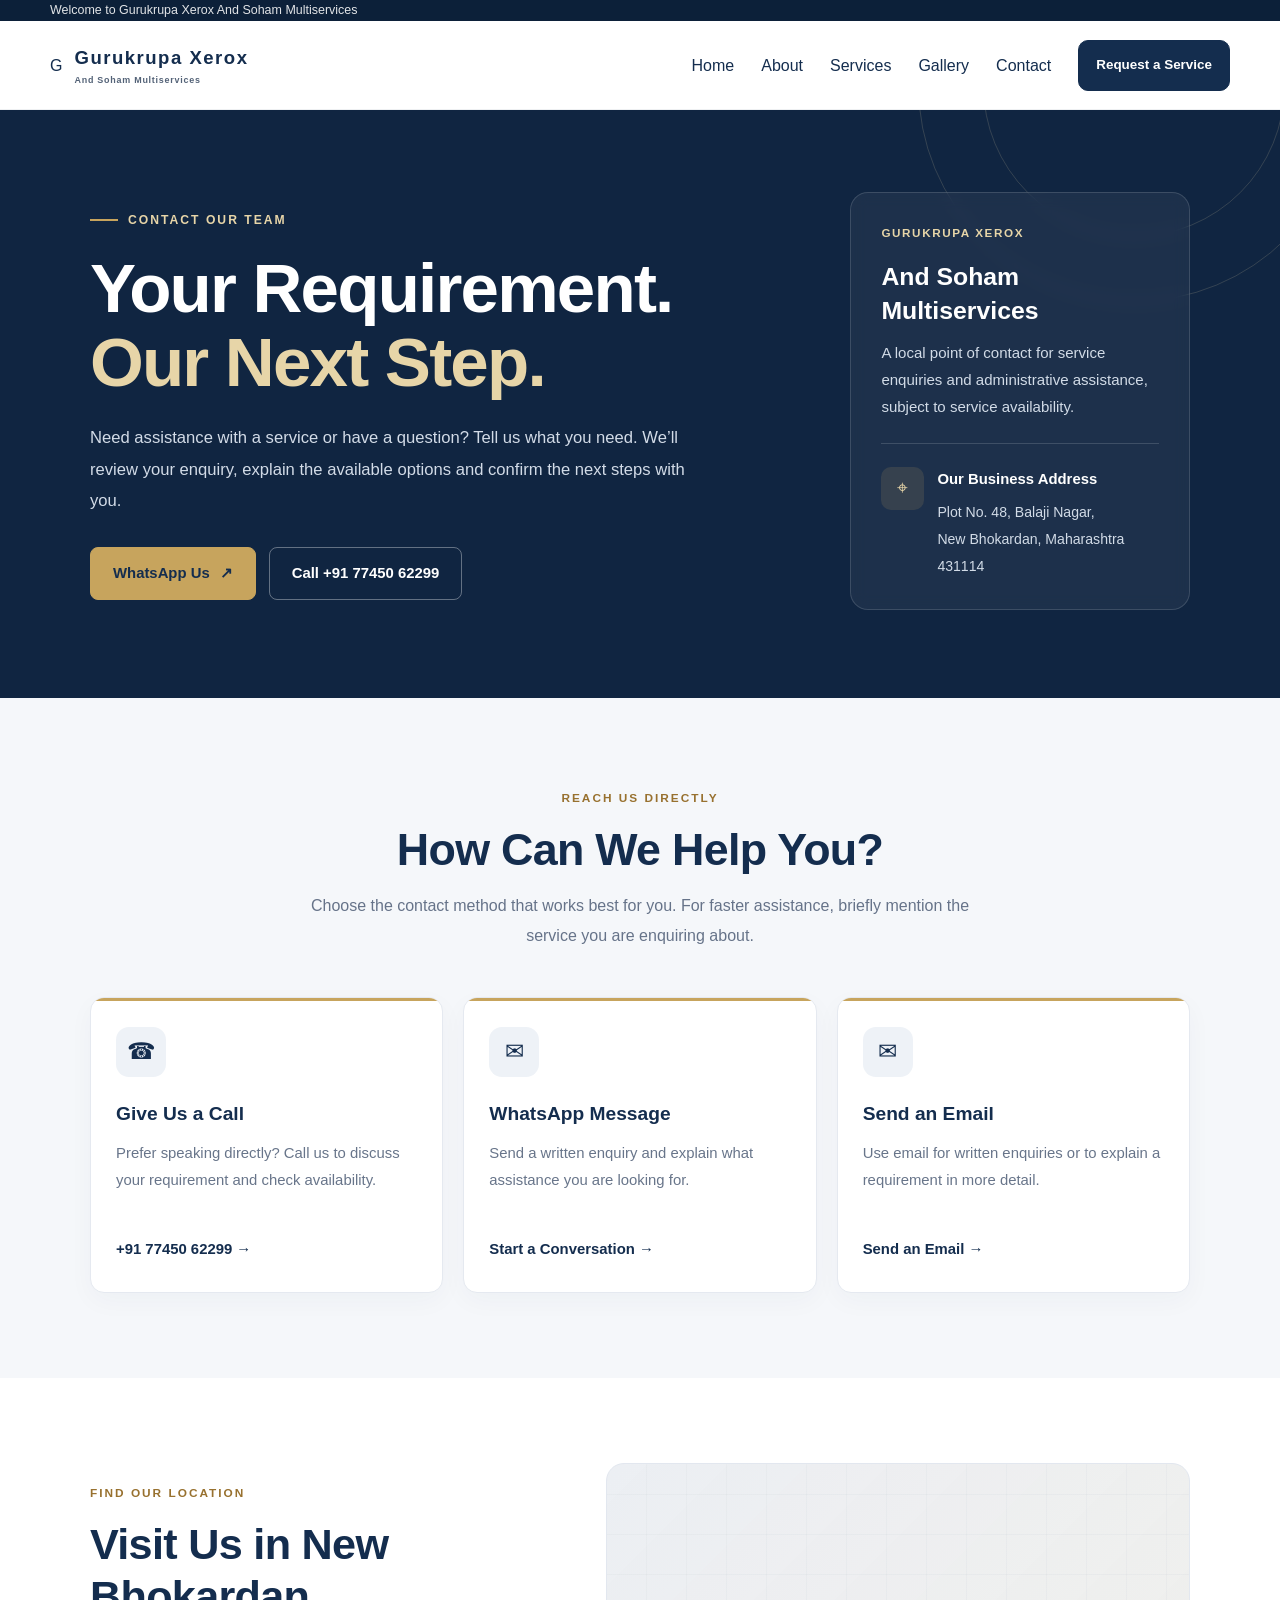
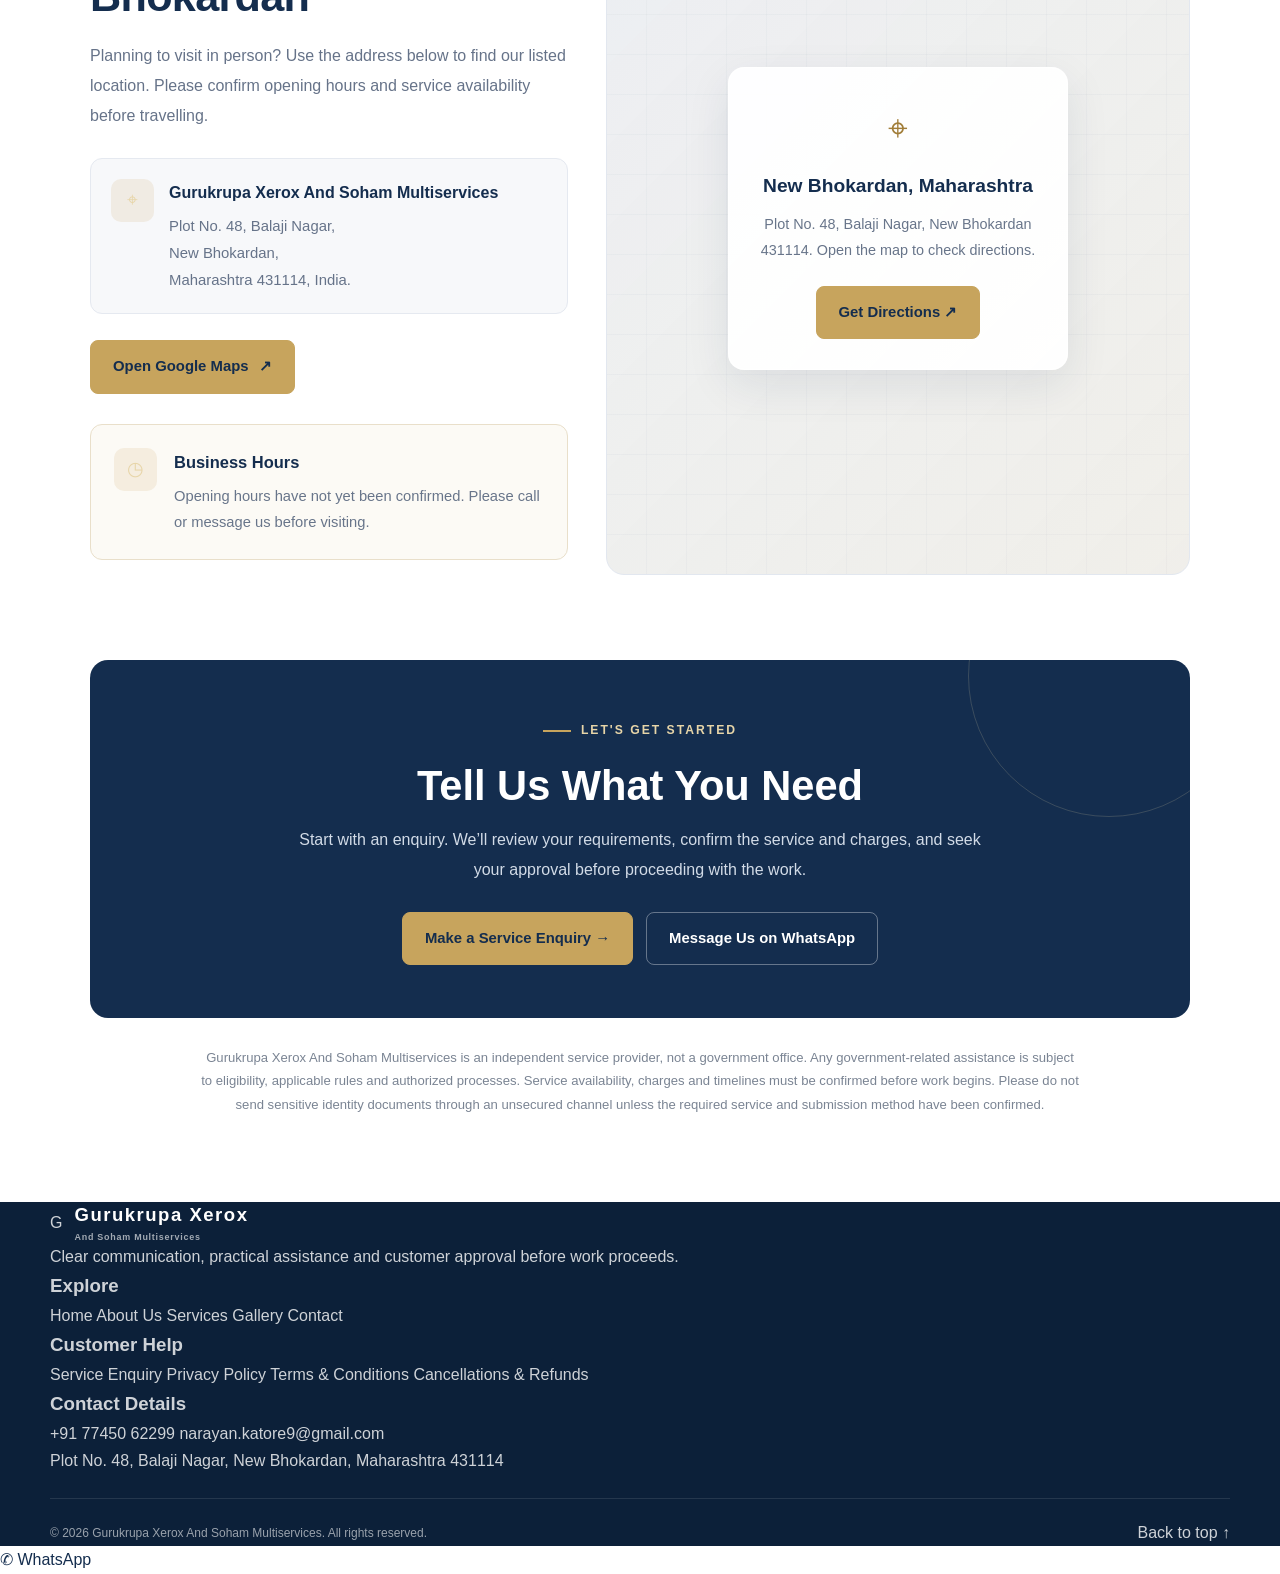
==== commit adc1cb0f: "Update contact.html" ====
--- a/contact.html
+++ b/contact.html
@@ -5,344 +5,609 @@
   <meta charset="UTF-8">
   <meta name="viewport" content="width=device-width, initial-scale=1.0">
 
-  <title>Contact Us | Gurukrupa Xerox And Soham Multiservices</title>
-  <meta
-    name="description"
-    content="Contact Gurukrupa Xerox And Soham Multiservices in New Bhokardan, Maharashtra, for service enquiries, online form assistance, documentation support and more."
-  >
+  <title>Contact | Gurukrupa Xerox And Soham Multiservices</title>
+  <meta name="description" content="Contact Gurukrupa Xerox And Soham Multiservices in New Bhokardan, Maharashtra. Call, WhatsApp or email us about your service requirements.">
   <meta name="theme-color" content="#142d4e">
-  <meta name="robots" content="index, follow">
 
   <link rel="stylesheet" href="style.css">
 
   <style>
-    .contact-page-hero {
-      padding: 78px 20px 65px;
-      text-align: center;
+    /* CONTACT PAGE */
+    .contact-page {
+      color: #25344a;
+      background: #fff;
+    }
+
+    .contact-hero {
+      position: relative;
+      isolation: isolate;
+      overflow: hidden;
+      padding: 82px 22px 88px;
+      background: #102541;
       color: #fff;
-      background:
-        radial-gradient(circle at 85% 15%, rgba(199,164,93,.18), transparent 28%),
-        linear-gradient(135deg, #0c2039, #142d4e 65%, #24466d);
-    }
-
-    .contact-page-hero .eyebrow {
-      display: inline-block;
-      margin-bottom: 16px;
+    }
+
+    .contact-hero::before,
+    .contact-hero::after {
+      position: absolute;
+      z-index: -1;
+      content: "";
+      border: 1px solid rgba(231, 213, 168, .17);
+      border-radius: 50%;
+      pointer-events: none;
+    }
+
+    .contact-hero::before {
+      width: 430px;
+      height: 430px;
+      top: -240px;
+      right: -70px;
+    }
+
+    .contact-hero::after {
+      width: 300px;
+      height: 300px;
+      top: -175px;
+      right: -5px;
+    }
+
+    .contact-hero-inner {
+      width: min(1100px, 100%);
+      margin: auto;
+      display: grid;
+      grid-template-columns: 1.35fr .65fr;
+      align-items: center;
+      gap: 55px;
+    }
+
+    .contact-eyebrow {
+      display: inline-flex;
+      align-items: center;
+      gap: 10px;
+      margin-bottom: 20px;
       color: #e7d5a8;
-      font-size: .78rem;
+      font-size: .76rem;
       font-weight: 800;
       letter-spacing: 2px;
       text-transform: uppercase;
     }
 
-    .contact-page-hero h1 {
-      max-width: 800px;
-      margin: 0 auto 18px;
-      font-size: clamp(2.1rem, 5vw, 3.8rem);
-      line-height: 1.12;
-    }
-
-    .contact-page-hero p {
-      max-width: 650px;
-      margin: 0 auto;
-      color: rgba(255,255,255,.82);
-      font-size: 1.05rem;
+    .contact-eyebrow::before {
+      width: 28px;
+      height: 2px;
+      background: #c7a45d;
+      content: "";
+    }
+
+    .contact-hero h1 {
+      max-width: 700px;
+      margin: 0 0 22px;
+      font-size: clamp(2.6rem, 5.4vw, 4.5rem);
+      font-weight: 800;
+      letter-spacing: -1.8px;
+      line-height: 1.08;
+    }
+
+    .contact-hero h1 span {
+      color: #e7d5a8;
+    }
+
+    .contact-hero-copy {
+      max-width: 610px;
+      margin: 0;
+      color: #d2dbe7;
+      font-size: 1.04rem;
+      line-height: 1.9;
+    }
+
+    .contact-hero-actions {
+      display: flex;
+      flex-wrap: wrap;
+      gap: 13px;
+      margin-top: 30px;
+    }
+
+    .contact-btn {
+      display: inline-flex;
+      min-height: 50px;
+      align-items: center;
+      justify-content: center;
+      gap: 10px;
+      padding: 13px 22px;
+      border: 1px solid #c7a45d;
+      border-radius: 8px;
+      background: #c7a45d;
+      color: #142d4e;
+      font-size: .93rem;
+      font-weight: 800;
+      text-align: center;
+      text-decoration: none;
+      transition: transform .2s ease, background .2s ease;
+    }
+
+    .contact-btn:hover {
+      transform: translateY(-2px);
+      background: #e7d5a8;
+    }
+
+    .contact-btn-outline {
+      border-color: rgba(255,255,255,.35);
+      background: transparent;
+      color: #fff;
+    }
+
+    .contact-btn-outline:hover {
+      background: rgba(255,255,255,.08);
+    }
+
+    .contact-hero-card {
+      padding: 30px;
+      border: 1px solid rgba(255,255,255,.14);
+      border-radius: 18px;
+      background: rgba(255,255,255,.055);
+      backdrop-filter: blur(8px);
+    }
+
+    .contact-hero-card-label {
+      margin-bottom: 17px;
+      color: #e7d5a8;
+      font-size: .73rem;
+      font-weight: 800;
+      letter-spacing: 1.6px;
+      text-transform: uppercase;
+    }
+
+    .contact-hero-card h2 {
+      margin: 0 0 12px;
+      color: #fff;
+      font-size: 1.55rem;
+      line-height: 1.35;
+    }
+
+    .contact-hero-card p {
+      margin: 0;
+      color: #d2dbe7;
+      font-size: .94rem;
       line-height: 1.8;
     }
 
-    .contact-page-section {
-      padding: 65px 20px;
-    }
-
-    .contact-page-container {
+    .contact-hero-card-divider {
+      height: 1px;
+      margin: 23px 0;
+      background: rgba(255,255,255,.15);
+    }
+
+    .contact-hero-card-address {
+      display: flex;
+      align-items: flex-start;
+      gap: 13px;
+    }
+
+    .contact-location-symbol {
+      display: grid;
+      width: 43px;
+      height: 43px;
+      flex-shrink: 0;
+      place-items: center;
+      border-radius: 10px;
+      background: rgba(199,164,93,.15);
+      color: #e7d5a8;
+      font-size: 1.2rem;
+    }
+
+    .contact-hero-card-address strong {
+      display: block;
+      margin-bottom: 5px;
+      color: #fff;
+      font-size: .93rem;
+    }
+
+    .contact-hero-card-address span {
+      color: #d2dbe7;
+      font-size: .88rem;
+      line-height: 1.7;
+    }
+
+    /* CONTACT INFORMATION */
+    .contact-main-section {
+      padding: 85px 22px;
+      background: #f5f7fa;
+    }
+
+    .contact-container {
       width: min(1100px, 100%);
-      margin: 0 auto;
-    }
-
-    .contact-section-heading {
-      max-width: 700px;
-      margin: 0 auto 38px;
+      margin: auto;
+    }
+
+    .contact-section-intro {
+      max-width: 680px;
+      margin: 0 auto 45px;
       text-align: center;
     }
 
-    .contact-section-heading .eyebrow {
-      color: #a17d38;
-      font-size: .76rem;
+    .contact-section-kicker {
+      color: #98712f;
+      font-size: .74rem;
       font-weight: 800;
-      letter-spacing: 1.8px;
+      letter-spacing: 2px;
       text-transform: uppercase;
     }
 
-    .contact-section-heading h2 {
-      margin: 10px 0 12px;
+    .contact-section-intro h2 {
+      margin: 13px 0 14px;
       color: #142d4e;
-      font-size: clamp(1.8rem, 4vw, 2.5rem);
+      font-size: clamp(2rem, 4vw, 2.8rem);
+      letter-spacing: -.7px;
       line-height: 1.2;
     }
 
-    .contact-section-heading p {
-      color: #647084;
-      line-height: 1.8;
-    }
-
-    .contact-details-grid {
+    .contact-section-intro p {
+      margin: 0;
+      color: #667389;
+      line-height: 1.9;
+    }
+
+    .contact-methods {
       display: grid;
-      grid-template-columns: repeat(2, minmax(0, 1fr));
-      gap: 22px;
-    }
-
-    .contact-detail-card {
-      padding: 28px;
-      border: 1px solid #e4e8ef;
-      border-radius: 18px;
+      grid-template-columns: repeat(3, minmax(0, 1fr));
+      gap: 20px;
+    }
+
+    .contact-method {
+      position: relative;
+      overflow: hidden;
+      padding: 29px 25px;
+      border: 1px solid #e5e9f0;
+      border-radius: 14px;
       background: #fff;
-      box-shadow: 0 12px 35px rgba(20,45,78,.055);
-    }
-
-    .contact-detail-icon {
+      box-shadow: 0 8px 26px rgba(20,45,78,.035);
+      transition: transform .2s ease, box-shadow .2s ease;
+    }
+
+    .contact-method:hover {
+      transform: translateY(-4px);
+      box-shadow: 0 14px 32px rgba(20,45,78,.08);
+    }
+
+    .contact-method::before {
+      position: absolute;
+      top: 0;
+      left: 0;
+      width: 100%;
+      height: 3px;
+      background: #c7a45d;
+      content: "";
+    }
+
+    .contact-method-icon {
       display: grid;
-      width: 48px;
-      height: 48px;
-      margin-bottom: 18px;
+      width: 50px;
+      height: 50px;
+      margin-bottom: 21px;
       place-items: center;
-      border-radius: 14px;
-      background: #f3f5f8;
+      border-radius: 13px;
+      background: #eef2f7;
       color: #142d4e;
       font-size: 1.45rem;
     }
 
-    .contact-detail-card h3 {
-      margin: 0 0 9px;
+    .contact-method h3 {
+      margin: 0 0 10px;
       color: #142d4e;
-      font-size: 1.18rem;
-    }
-
-    .contact-detail-card p {
-      margin: 0 0 16px;
-      color: #647084;
-      line-height: 1.75;
+      font-size: 1.2rem;
+    }
+
+    .contact-method p {
+      min-height: 76px;
+      margin: 0 0 19px;
+      color: #68758a;
+      font-size: .93rem;
+      line-height: 1.8;
+    }
+
+    .contact-method a {
+      color: #142d4e;
+      font-size: .93rem;
+      font-weight: 800;
       overflow-wrap: anywhere;
-    }
-
-    .contact-detail-card a {
+      text-decoration: none;
+    }
+
+    .contact-method a:hover {
+      color: #98712f;
+      text-decoration: underline;
+    }
+
+    /* LOCATION */
+    .contact-location-section {
+      padding: 85px 22px;
+      background: #fff;
+    }
+
+    .contact-location-layout {
+      display: grid;
+      grid-template-columns: .9fr 1.1fr;
+      gap: 38px;
+      align-items: stretch;
+    }
+
+    .contact-location-copy {
+      padding: 15px 0;
+    }
+
+    .contact-location-copy h2 {
+      margin: 14px 0 18px;
       color: #142d4e;
-      font-weight: 750;
-      text-decoration: none;
-      overflow-wrap: anywhere;
-    }
-
-    .contact-detail-card a:hover {
-      color: #94702f;
-      text-decoration: underline;
-    }
-
-    .contact-action-link {
-      display: inline-flex;
+      font-size: clamp(2rem, 4vw, 2.7rem);
+      letter-spacing: -.7px;
+      line-height: 1.2;
+    }
+
+    .contact-location-copy > p {
+      color: #667389;
+      line-height: 1.9;
+    }
+
+    .contact-address-box {
+      display: flex;
+      align-items: flex-start;
+      gap: 15px;
+      margin: 26px 0;
+      padding: 20px;
+      border: 1px solid #e5e9f0;
+      border-radius: 12px;
+      background: #f7f8fa;
+    }
+
+    .contact-address-box h3 {
+      margin: 0 0 7px;
+      color: #142d4e;
+      font-size: 1rem;
+    }
+
+    .contact-address-box p {
+      margin: 0;
+      color: #667389;
+      font-size: .93rem;
+      line-height: 1.8;
+    }
+
+    .contact-map-panel {
+      display: flex;
+      min-height: 360px;
       align-items: center;
-      gap: 8px;
-      margin-top: 2px;
-    }
-
-    .contact-address-card {
-      grid-column: 1 / -1;
-    }
-
-    .contact-hours-note {
+      justify-content: center;
+      padding: 35px;
+      border: 1px solid #e2e7ef;
+      border-radius: 18px;
+      background:
+        linear-gradient(135deg, rgba(20,45,78,.04), rgba(199,164,93,.10)),
+        repeating-linear-gradient(
+          0deg,
+          transparent,
+          transparent 39px,
+          rgba(20,45,78,.055) 40px
+        ),
+        repeating-linear-gradient(
+          90deg,
+          transparent,
+          transparent 39px,
+          rgba(20,45,78,.055) 40px
+        ),
+        #f5f7fa;
+      text-align: center;
+    }
+
+    .contact-map-inner {
+      max-width: 340px;
+      padding: 30px;
+      border: 1px solid rgba(255,255,255,.9);
+      border-radius: 16px;
+      background: rgba(255,255,255,.94);
+      box-shadow: 0 15px 45px rgba(20,45,78,.09);
+    }
+
+    .contact-map-pin {
+      margin-bottom: 12px;
+      color: #a17d38;
+      font-size: 2.2rem;
+    }
+
+    .contact-map-inner h3 {
+      margin: 0 0 10px;
+      color: #142d4e;
+      font-size: 1.2rem;
+    }
+
+    .contact-map-inner p {
+      margin: 0 0 22px;
+      color: #68758a;
+      font-size: .9rem;
+      line-height: 1.8;
+    }
+
+    /* OPENING HOURS */
+    .contact-hours {
       display: flex;
-      gap: 14px;
       align-items: flex-start;
-      margin-top: 24px;
-      padding: 22px;
-      border: 1px solid #eadfca;
-      border-radius: 16px;
+      gap: 17px;
+      margin-top: 30px;
+      padding: 23px;
+      border: 1px solid #e9dfca;
+      border-radius: 12px;
       background: #fcfaf5;
     }
 
-    .contact-hours-note .hours-icon {
-      font-size: 1.5rem;
-    }
-
-    .contact-hours-note h3 {
-      margin: 0 0 6px;
+    .contact-hours h3 {
+      margin: 0 0 7px;
       color: #142d4e;
-      font-size: 1.05rem;
-    }
-
-    .contact-hours-note p {
+      font-size: 1.03rem;
+    }
+
+    .contact-hours p {
       margin: 0;
-      color: #647084;
-      line-height: 1.7;
-    }
-
-    .contact-map-section {
-      padding: 0 20px 70px;
-    }
-
-    .contact-map-panel {
+      color: #68758a;
+      font-size: .92rem;
+      line-height: 1.8;
+    }
+
+    /* FINAL CTA */
+    .contact-final-section {
+      padding: 0 22px 85px;
+      background: #fff;
+    }
+
+    .contact-final-panel {
+      position: relative;
+      isolation: isolate;
       overflow: hidden;
-      border: 1px solid #e4e8ef;
-      border-radius: 20px;
-      background: #f3f5f8;
-    }
-
-    .contact-map-content {
-      padding: 30px;
-      text-align: center;
-    }
-
-    .contact-map-content h2 {
-      margin: 0 0 12px;
-      color: #142d4e;
-    }
-
-    .contact-map-content p {
-      max-width: 620px;
-      margin: 0 auto 20px;
-      color: #647084;
-      line-height: 1.8;
-    }
-
-    .contact-map-placeholder {
-      display: grid;
-      min-height: 190px;
-      padding: 25px;
-      place-items: center;
-      background:
-        linear-gradient(rgba(20,45,78,.04), rgba(20,45,78,.04)),
-        repeating-linear-gradient(
-          45deg,
-          #edf0f5,
-          #edf0f5 12px,
-          #f5f6f9 12px,
-          #f5f6f9 24px
-        );
-      text-align: center;
-    }
-
-    .contact-map-placeholder .map-pin {
-      margin-bottom: 10px;
-      font-size: 2.3rem;
-    }
-
-    .contact-map-placeholder p {
-      max-width: 450px;
-      margin: 0;
-      color: #536176;
-      line-height: 1.7;
-    }
-
-    .contact-review-panel {
-      padding: 38px;
-      border-radius: 20px;
+      width: min(1100px, 100%);
+      margin: auto;
+      padding: 53px 30px;
+      border-radius: 18px;
       background: #142d4e;
       color: #fff;
       text-align: center;
     }
 
-    .contact-review-panel h2 {
-      margin: 0 0 13px;
-      font-size: clamp(1.6rem, 4vw, 2.25rem);
-    }
-
-    .contact-review-panel p {
-      max-width: 680px;
-      margin: 0 auto 24px;
-      color: rgba(255,255,255,.8);
-      line-height: 1.8;
-    }
-
-    .contact-review-actions {
+    .contact-final-panel::after {
+      position: absolute;
+      z-index: -1;
+      top: -125px;
+      right: -60px;
+      width: 280px;
+      height: 280px;
+      border: 1px solid rgba(231,213,168,.18);
+      border-radius: 50%;
+      content: "";
+    }
+
+    .contact-final-panel h2 {
+      margin: 0 0 14px;
+      font-size: clamp(1.8rem, 4vw, 2.6rem);
+      line-height: 1.2;
+    }
+
+    .contact-final-panel > p {
+      max-width: 690px;
+      margin: 0 auto 26px;
+      color: #d2dbe7;
+      line-height: 1.9;
+    }
+
+    .contact-final-actions {
       display: flex;
       flex-wrap: wrap;
       justify-content: center;
-      gap: 12px;
-    }
-
-    .contact-review-actions a {
-      display: inline-flex;
-      justify-content: center;
-      align-items: center;
-      min-height: 48px;
-      padding: 12px 20px;
-      border: 1px solid #c7a45d;
-      border-radius: 999px;
-      background: #c7a45d;
-      color: #142d4e;
-      font-weight: 800;
-      text-decoration: none;
-      transition: transform .2s ease, background .2s ease;
-    }
-
-    .contact-review-actions a:hover {
-      transform: translateY(-2px);
-      background: #e7d5a8;
-    }
-
-    .contact-review-actions a.secondary {
-      background: transparent;
-      color: #fff;
-      border-color: rgba(255,255,255,.35);
-    }
-
-    .contact-review-actions a.secondary:hover {
-      background: rgba(255,255,255,.09);
-    }
-
-    .contact-disclaimer {
-      margin: 24px auto 0;
-      max-width: 850px;
-      color: #7b8492;
-      font-size: .88rem;
-      line-height: 1.75;
+      gap: 13px;
+    }
+
+    .contact-legal-note {
+      max-width: 880px;
+      margin: 28px auto 0;
+      color: #7a8493;
+      font-size: .82rem;
+      line-height: 1.8;
       text-align: center;
     }
 
-    @media (max-width: 680px) {
-      .contact-page-hero {
-        padding: 58px 20px 48px;
-      }
-
-      .contact-page-section {
-        padding: 48px 18px;
-      }
-
-      .contact-details-grid {
+    @media (max-width: 900px) {
+      .contact-hero-inner {
         grid-template-columns: 1fr;
-        gap: 16px;
-      }
-
-      .contact-address-card {
-        grid-column: auto;
-      }
-
-      .contact-detail-card {
+        gap: 35px;
+      }
+
+      .contact-hero-card {
+        max-width: 550px;
+      }
+
+      .contact-methods {
+        grid-template-columns: repeat(2, minmax(0, 1fr));
+      }
+
+      .contact-location-layout {
+        grid-template-columns: 1fr;
+        gap: 25px;
+      }
+
+      .contact-location-copy {
+        max-width: 700px;
+      }
+    }
+
+    @media (max-width: 600px) {
+      .contact-hero {
+        padding: 60px 20px;
+      }
+
+      .contact-hero h1 {
+        letter-spacing: -1px;
+      }
+
+      .contact-hero-actions {
+        flex-direction: column;
+      }
+
+      .contact-hero-actions .contact-btn {
+        width: 100%;
+      }
+
+      .contact-hero-card {
         padding: 23px;
       }
 
-      .contact-map-section {
-        padding: 0 18px 48px;
-      }
-
-      .contact-map-content {
+      .contact-main-section,
+      .contact-location-section {
+        padding: 58px 18px;
+      }
+
+      .contact-methods {
+        grid-template-columns: 1fr;
+      }
+
+      .contact-method {
+        padding: 25px;
+      }
+
+      .contact-method p {
+        min-height: auto;
+      }
+
+      .contact-map-panel {
+        min-height: 300px;
+        padding: 20px;
+      }
+
+      .contact-map-inner {
         padding: 24px 18px;
       }
 
-      .contact-review-panel {
-        padding: 28px 20px;
-      }
-
-      .contact-review-actions {
+      .contact-final-section {
+        padding: 0 18px 58px;
+      }
+
+      .contact-final-panel {
+        padding: 38px 22px;
+      }
+
+      .contact-final-actions {
         flex-direction: column;
       }
 
-      .contact-review-actions a {
+      .contact-final-actions .contact-btn {
         width: 100%;
       }
     }
 
     @media (prefers-reduced-motion: reduce) {
-      .contact-review-actions a {
+      .contact-btn,
+      .contact-method {
         transition: none;
+      }
+
+      .contact-btn:hover,
+      .contact-method:hover {
+        transform: none;
       }
     }
   </style>
@@ -357,7 +622,7 @@
     </div>
   </div>
 
-  <!-- Header -->
+  <!-- Main navigation -->
   <header class="site-header">
     <div class="container header-inner">
 
@@ -394,190 +659,240 @@
     </div>
   </header>
 
-  <main>
-
-    <!-- Page introduction -->
-    <section class="contact-page-hero">
-      <span class="eyebrow">We’re Here to Help</span>
-      <h1>Let’s Talk About What You Need.</h1>
-      <p>
-        Have a question or need assistance? Contact our team to discuss your
-        requirements. We’ll review your enquiry and confirm the available
-        service, documents, charges and next steps with you.
-      </p>
-    </section>
-
-    <!-- Contact details -->
-    <section class="contact-page-section" id="contact-details">
-      <div class="contact-page-container">
-
-        <div class="contact-section-heading">
-          <span class="eyebrow">Get in Touch</span>
-          <h2>Choose How You’d Like to Contact Us</h2>
-          <p>
-            Call, send a WhatsApp message, or email us. Please avoid sending
-            sensitive identity documents until the required service and
-            submission method have been confirmed.
+  <main class="contact-page">
+
+    <!-- Hero -->
+    <section class="contact-hero">
+      <div class="contact-hero-inner">
+
+        <div>
+          <span class="contact-eyebrow">Contact Our Team</span>
+
+          <h1>
+            Your Requirement.<br>
+            <span>Our Next Step.</span>
+          </h1>
+
+          <p class="contact-hero-copy">
+            Need assistance with a service or have a question?
+            Tell us what you need. We’ll review your enquiry, explain
+            the available options and confirm the next steps with you.
           </p>
-        </div>
-
-        <div class="contact-details-grid">
-
-          <!-- Phone -->
-          <article class="contact-detail-card">
-            <div class="contact-detail-icon" aria-hidden="true">☎</div>
-            <h3>Call Us</h3>
-            <p>
-              Speak with us about your enquiry, service requirements or
-              next steps.
-            </p>
-            <a class="contact-action-link" href="tel:+917745062299">
-              +91 77450 62299 →
-            </a>
-          </article>
-
-          <!-- WhatsApp -->
-          <article class="contact-detail-card">
-            <div class="contact-detail-icon" aria-hidden="true">✉</div>
-            <h3>WhatsApp</h3>
-            <p>
-              Send a message describing the service you need. We can review
-              your request before confirming the next step.
-            </p>
+
+          <div class="contact-hero-actions">
             <a
-              class="contact-action-link"
+              class="contact-btn"
               href="https://wa.me/917745062299?text=Hello%2C%20I%20would%20like%20to%20enquire%20about%20your%20services."
               target="_blank"
               rel="noopener noreferrer"
             >
-              Message on WhatsApp →
+              WhatsApp Us <span aria-hidden="true">↗</span>
+            </a>
+
+            <a class="contact-btn contact-btn-outline" href="tel:+917745062299">
+              Call +91 77450 62299
+            </a>
+          </div>
+        </div>
+
+        <aside class="contact-hero-card">
+          <div class="contact-hero-card-label">Gurukrupa Xerox</div>
+          <h2>And Soham Multiservices</h2>
+          <p>
+            A local point of contact for service enquiries and
+            administrative assistance, subject to service availability.
+          </p>
+
+          <div class="contact-hero-card-divider"></div>
+
+          <div class="contact-hero-card-address">
+            <div class="contact-location-symbol" aria-hidden="true">⌖</div>
+            <div>
+              <strong>Our Business Address</strong>
+              <span>
+                Plot No. 48, Balaji Nagar,<br>
+                New Bhokardan, Maharashtra 431114
+              </span>
+            </div>
+          </div>
+        </aside>
+
+      </div>
+    </section>
+
+    <!-- Contact methods -->
+    <section class="contact-main-section">
+      <div class="contact-container">
+
+        <div class="contact-section-intro">
+          <span class="contact-section-kicker">Reach Us Directly</span>
+          <h2>How Can We Help You?</h2>
+          <p>
+            Choose the contact method that works best for you.
+            For faster assistance, briefly mention the service you
+            are enquiring about.
+          </p>
+        </div>
+
+        <div class="contact-methods">
+
+          <article class="contact-method">
+            <div class="contact-method-icon" aria-hidden="true">☎</div>
+            <h3>Give Us a Call</h3>
+            <p>
+              Prefer speaking directly? Call us to discuss your
+              requirement and check availability.
+            </p>
+            <a href="tel:+917745062299">
+              +91 77450 62299 →
             </a>
           </article>
 
-          <!-- Email -->
-          <article class="contact-detail-card">
-            <div class="contact-detail-icon" aria-hidden="true">✉</div>
-            <h3>Email Us</h3>
+          <article class="contact-method">
+            <div class="contact-method-icon" aria-hidden="true">✉</div>
+            <h3>WhatsApp Message</h3>
             <p>
-              For written enquiries, share a short description of your
-              requirement and your preferred way to receive a reply.
+              Send a written enquiry and explain what assistance
+              you are looking for.
             </p>
             <a
-              class="contact-action-link"
-              href="mailto:narayan.katore9@gmail.com?subject=Service%20Enquiry"
+              href="https://wa.me/917745062299?text=Hello%2C%20I%20would%20like%20to%20enquire%20about%20your%20services."
+              target="_blank"
+              rel="noopener noreferrer"
             >
-              narayan.katore9@gmail.com →
+              Start a Conversation →
             </a>
           </article>
 
-          <!-- Address -->
-          <article class="contact-detail-card contact-address-card">
-            <div class="contact-detail-icon" aria-hidden="true">⌖</div>
-            <h3>Visit Our Location</h3>
+          <article class="contact-method">
+            <div class="contact-method-icon" aria-hidden="true">✉</div>
+            <h3>Send an Email</h3>
             <p>
-              Plot No. 48, Balaji Nagar,<br>
-              New Bhokardan, Maharashtra 431114, India.
+              Use email for written enquiries or to explain a
+              requirement in more detail.
             </p>
+            <a href="mailto:narayan.katore9@gmail.com?subject=Service%20Enquiry">
+              Send an Email →
+            </a>
+          </article>
+
+        </div>
+
+      </div>
+    </section>
+
+    <!-- Address and directions -->
+    <section class="contact-location-section">
+      <div class="contact-container">
+
+        <div class="contact-location-layout">
+
+          <div class="contact-location-copy">
+            <span class="contact-section-kicker">Find Our Location</span>
+
+            <h2>Visit Us in New Bhokardan</h2>
+
+            <p>
+              Planning to visit in person? Use the address below to
+              find our listed location. Please confirm opening hours
+              and service availability before travelling.
+            </p>
+
+            <div class="contact-address-box">
+              <div class="contact-location-symbol" aria-hidden="true">⌖</div>
+              <div>
+                <h3>Gurukrupa Xerox And Soham Multiservices</h3>
+                <p>
+                  Plot No. 48, Balaji Nagar,<br>
+                  New Bhokardan,<br>
+                  Maharashtra 431114, India.
+                </p>
+              </div>
+            </div>
+
             <a
-              class="contact-action-link"
+              class="contact-btn"
               href="https://www.google.com/maps/search/?api=1&query=Plot+No.+48%2C+Balaji+Nagar%2C+New+Bhokardan%2C+Maharashtra+431114"
               target="_blank"
               rel="noopener noreferrer"
             >
-              Find us on Google Maps →
+              Open Google Maps <span aria-hidden="true">↗</span>
             </a>
-          </article>
-
-        </div>
-
-        <!-- Opening hours placeholder -->
-        <div class="contact-hours-note">
-          <span class="hours-icon" aria-hidden="true">◷</span>
-          <div>
-            <h3>Opening Hours</h3>
-            <p>
-              Please contact us to confirm our current business hours and
-              availability before visiting. Published opening hours will be
-              added once confirmed.
-            </p>
+
+            <div class="contact-hours">
+              <div class="contact-location-symbol" aria-hidden="true">◷</div>
+              <div>
+                <h3>Business Hours</h3>
+                <p>
+                  Opening hours have not yet been confirmed.
+                  Please call or message us before visiting.
+                </p>
+              </div>
+            </div>
           </div>
+
+          <div class="contact-map-panel">
+            <div class="contact-map-inner">
+              <div class="contact-map-pin" aria-hidden="true">⌖</div>
+              <h3>New Bhokardan, Maharashtra</h3>
+              <p>
+                Plot No. 48, Balaji Nagar, New Bhokardan 431114.
+                Open the map to check directions.
+              </p>
+              <a
+                class="contact-btn"
+                href="https://www.google.com/maps/search/?api=1&query=Plot+No.+48%2C+Balaji+Nagar%2C+New+Bhokardan%2C+Maharashtra+431114"
+                target="_blank"
+                rel="noopener noreferrer"
+              >
+                Get Directions ↗
+              </a>
+            </div>
+          </div>
+
         </div>
 
       </div>
     </section>
 
-    <!-- Map directions -->
-    <section class="contact-map-section" aria-labelledby="map-heading">
-      <div class="contact-page-container">
-        <div class="contact-map-panel">
-
-          <div class="contact-map-placeholder">
-            <div>
-              <div class="map-pin" aria-hidden="true">📍</div>
-              <p>
-                <strong>Gurukrupa Xerox And Soham Multiservices</strong><br>
-                Balaji Nagar, New Bhokardan, Maharashtra 431114
-              </p>
-            </div>
-          </div>
-
-          <div class="contact-map-content">
-            <h2 id="map-heading">Planning to Visit?</h2>
-            <p>
-              Open Google Maps for directions to our listed business address.
-              If you are travelling from another area, check the route before
-              starting your journey.
-            </p>
-            <a
-              class="btn btn-primary"
-              href="https://www.google.com/maps/search/?api=1&query=Plot+No.+48%2C+Balaji+Nagar%2C+New+Bhokardan%2C+Maharashtra+431114"
-              target="_blank"
-              rel="noopener noreferrer"
-            >
-              Get Directions →
-            </a>
-          </div>
-
+    <!-- Enquiry call to action -->
+    <section class="contact-final-section">
+      <div class="contact-final-panel">
+        <span class="contact-eyebrow">Let's Get Started</span>
+
+        <h2>Tell Us What You Need</h2>
+
+        <p>
+          Start with an enquiry. We’ll review your requirements,
+          confirm the service and charges, and seek your approval
+          before proceeding with the work.
+        </p>
+
+        <div class="contact-final-actions">
+          <a class="contact-btn" href="service-request.html">
+            Make a Service Enquiry →
+          </a>
+
+          <a
+            class="contact-btn contact-btn-outline"
+            href="https://wa.me/917745062299?text=Hello%2C%20I%20would%20like%20to%20discuss%20a%20service%20requirement."
+            target="_blank"
+            rel="noopener noreferrer"
+          >
+            Message Us on WhatsApp
+          </a>
         </div>
       </div>
-    </section>
-
-    <!-- Review-first service workflow -->
-    <section class="contact-page-section">
-      <div class="contact-page-container">
-
-        <div class="contact-review-panel">
-          <h2>Not Sure Which Service You Need?</h2>
-          <p>
-            Tell us what you are trying to do. We’ll review your enquiry,
-            confirm whether the service is available, explain the expected
-            charges and required information, and obtain your approval
-            before proceeding.
-          </p>
-
-          <div class="contact-review-actions">
-            <a href="service-request.html">Start a Service Enquiry</a>
-            <a
-              class="secondary"
-              href="https://wa.me/917745062299?text=Hello%2C%20I%20need%20help%20understanding%20which%20service%20I%20require."
-              target="_blank"
-              rel="noopener noreferrer"
-            >
-              Ask on WhatsApp
-            </a>
-          </div>
-        </div>
-
-        <p class="contact-disclaimer">
-          Gurukrupa Xerox And Soham Multiservices is an independent service
-          provider. It is not a government office and does not imply government
-          affiliation or endorsement. Government-related services, where
-          offered, are subject to eligibility, applicable rules and the
-          availability of authorized processes. Service availability, charges
-          and completion timelines must be confirmed before work begins.
-        </p>
-
-      </div>
+
+      <p class="contact-legal-note">
+        Gurukrupa Xerox And Soham Multiservices is an independent
+        service provider, not a government office. Any government-related
+        assistance is subject to eligibility, applicable rules and
+        authorized processes. Service availability, charges and timelines
+        must be confirmed before work begins. Please do not send sensitive
+        identity documents through an unsecured channel unless the
+        required service and submission method have been confirmed.
+      </p>
     </section>
 
   </main>
@@ -595,8 +910,8 @@
           </span>
         </a>
         <p>
-          Practical service assistance, with clear communication and
-          customer approval before work proceeds.
+          Clear communication, practical assistance and customer
+          approval before work proceeds.
         </p>
       </div>
 
@@ -618,12 +933,12 @@
       </div>
 
       <div class="footer-contact">
-        <h3>Contact</h3>
+        <h3>Contact Details</h3>
         <a href="tel:+917745062299">+91 77450 62299</a>
         <a href="mailto:narayan.katore9@gmail.com">
           narayan.katore9@gmail.com
         </a>
-        <p>Balaji Nagar, New Bhokardan, Maharashtra 431114</p>
+        <p>Plot No. 48, Balaji Nagar, New Bhokardan, Maharashtra 431114</p>
       </div>
 
     </div>
